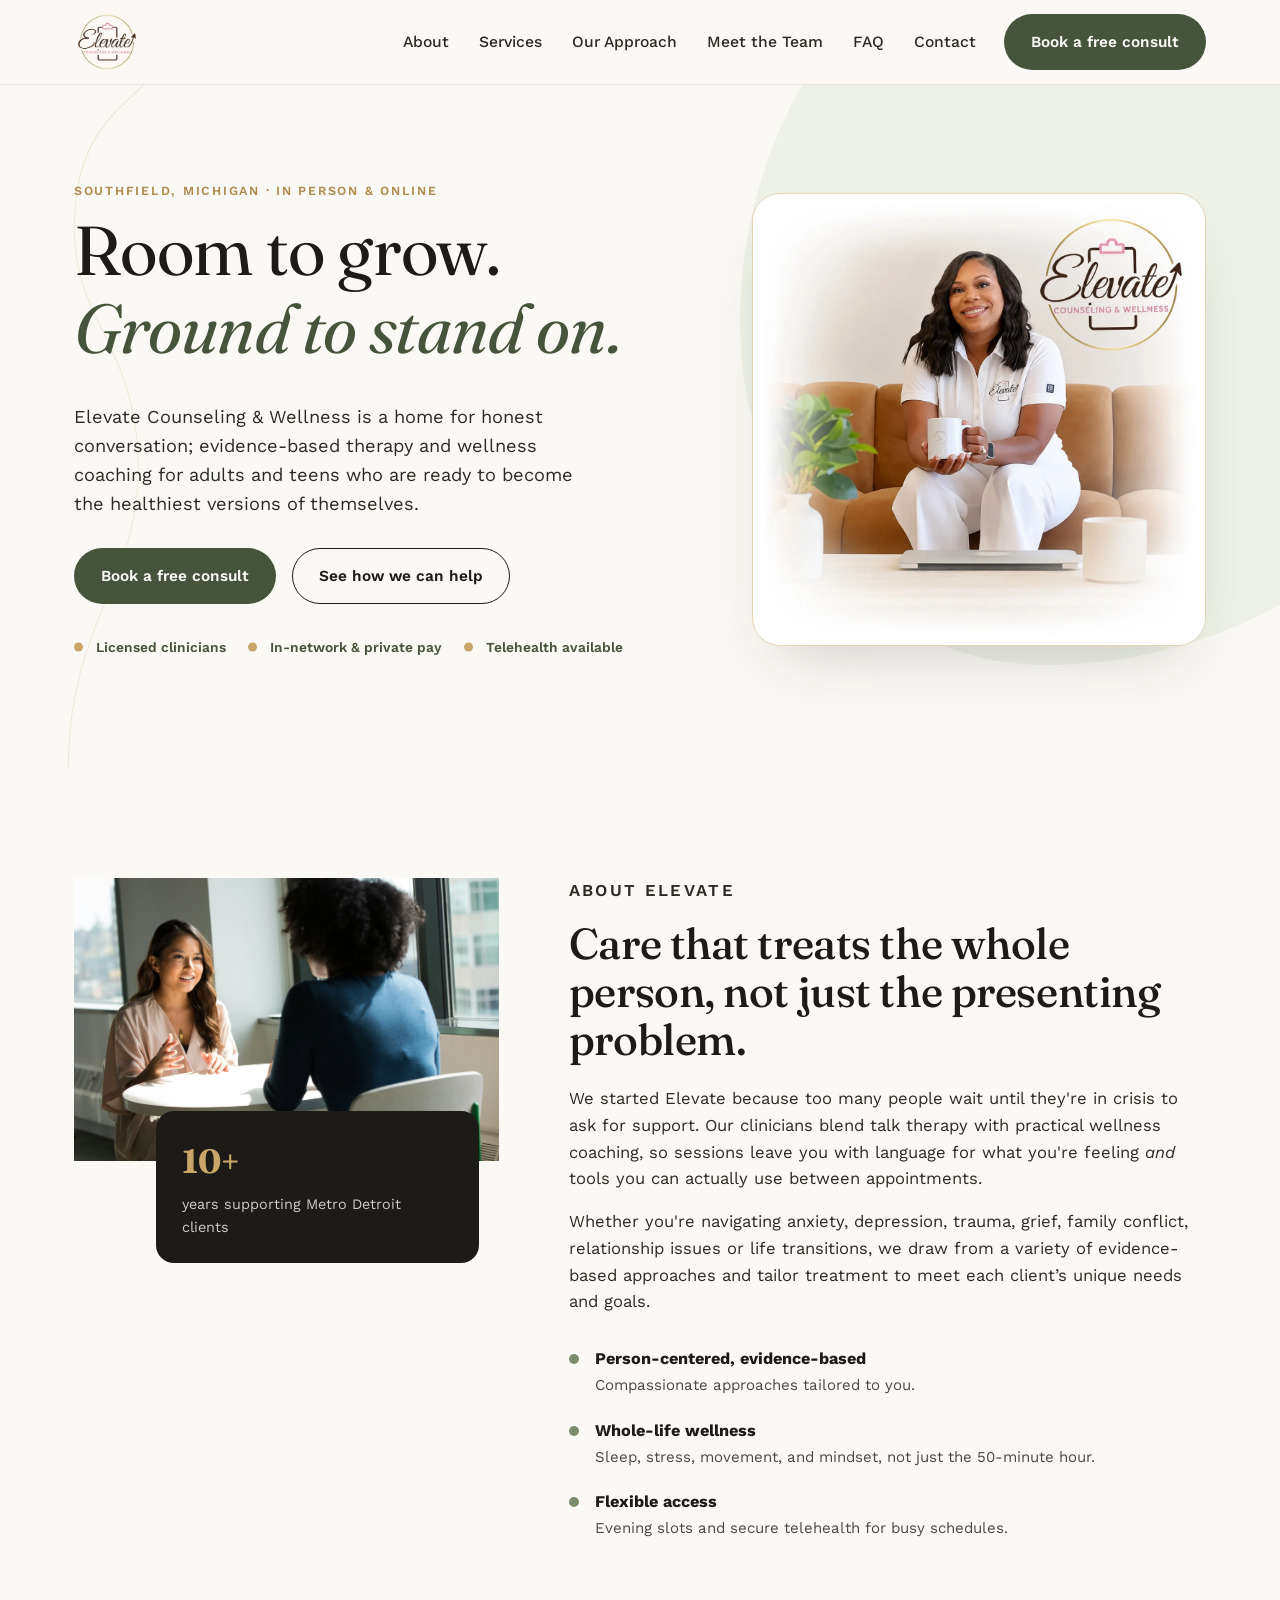
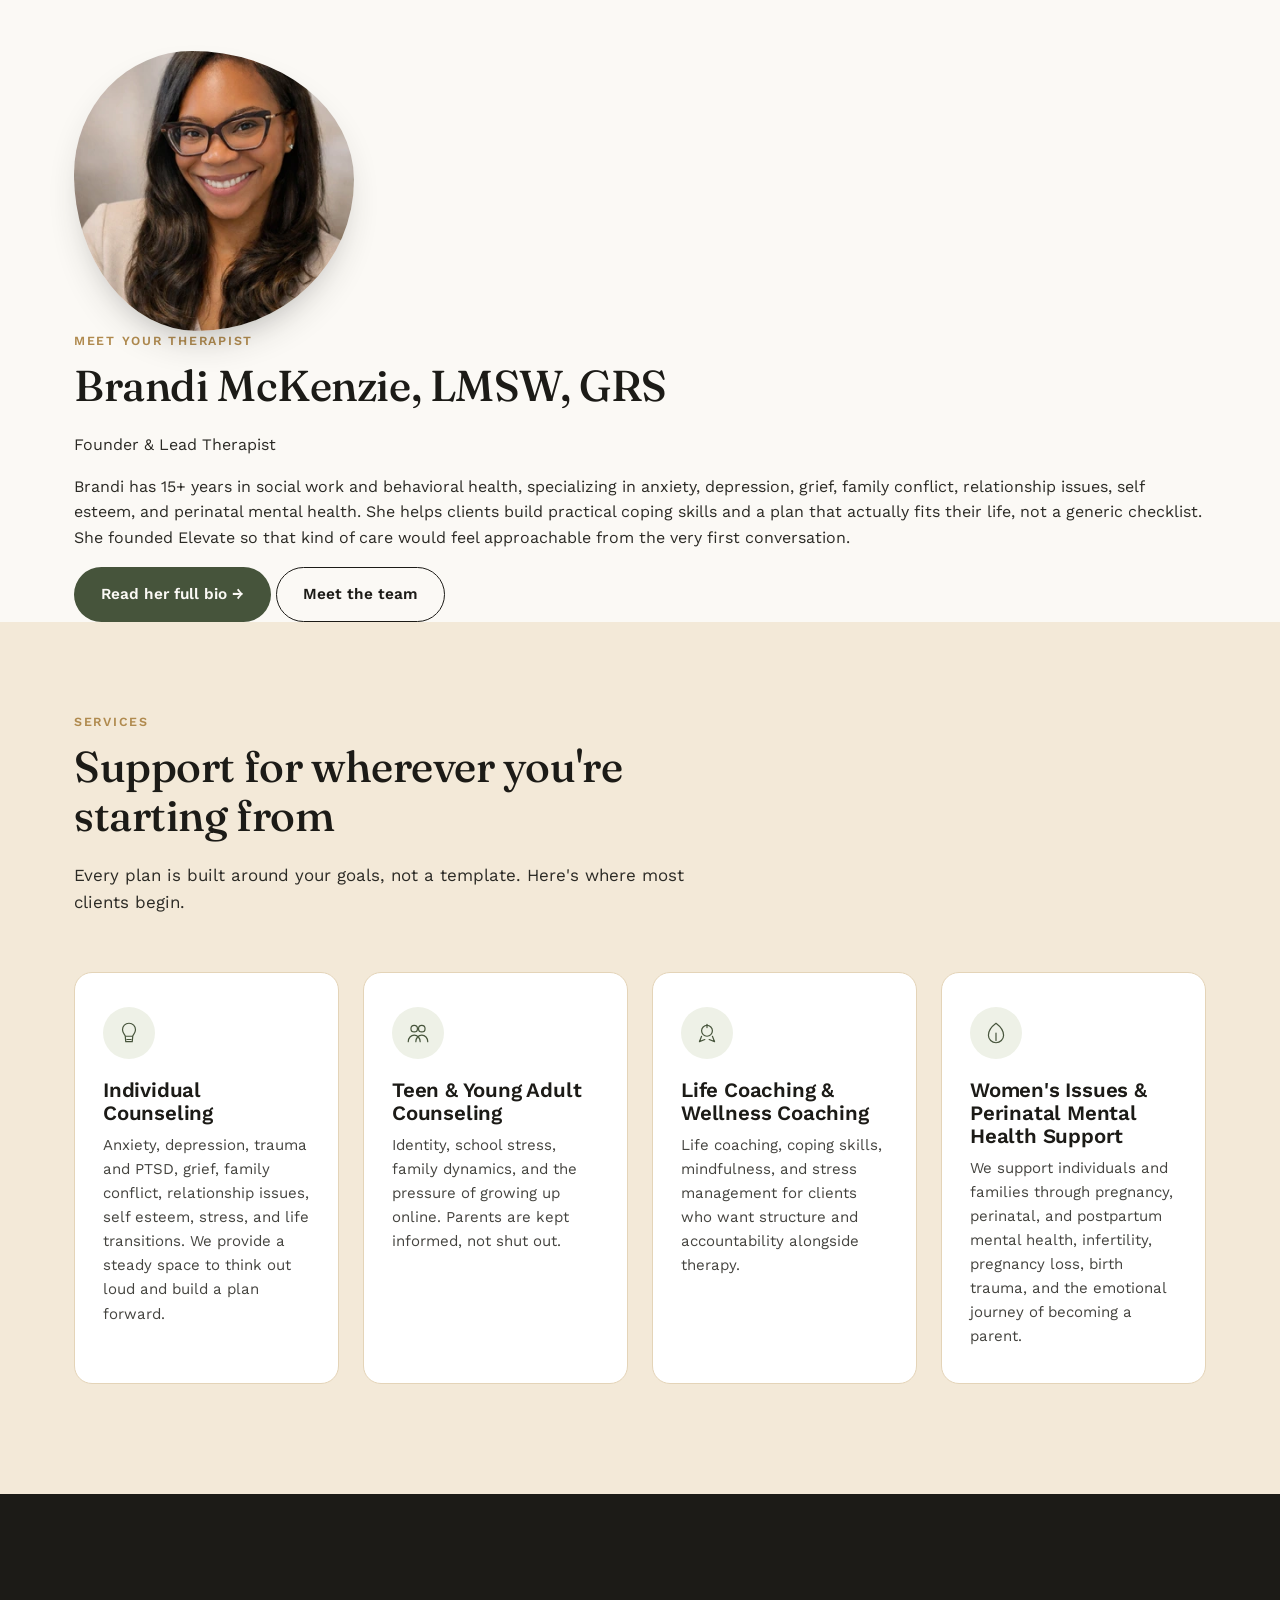
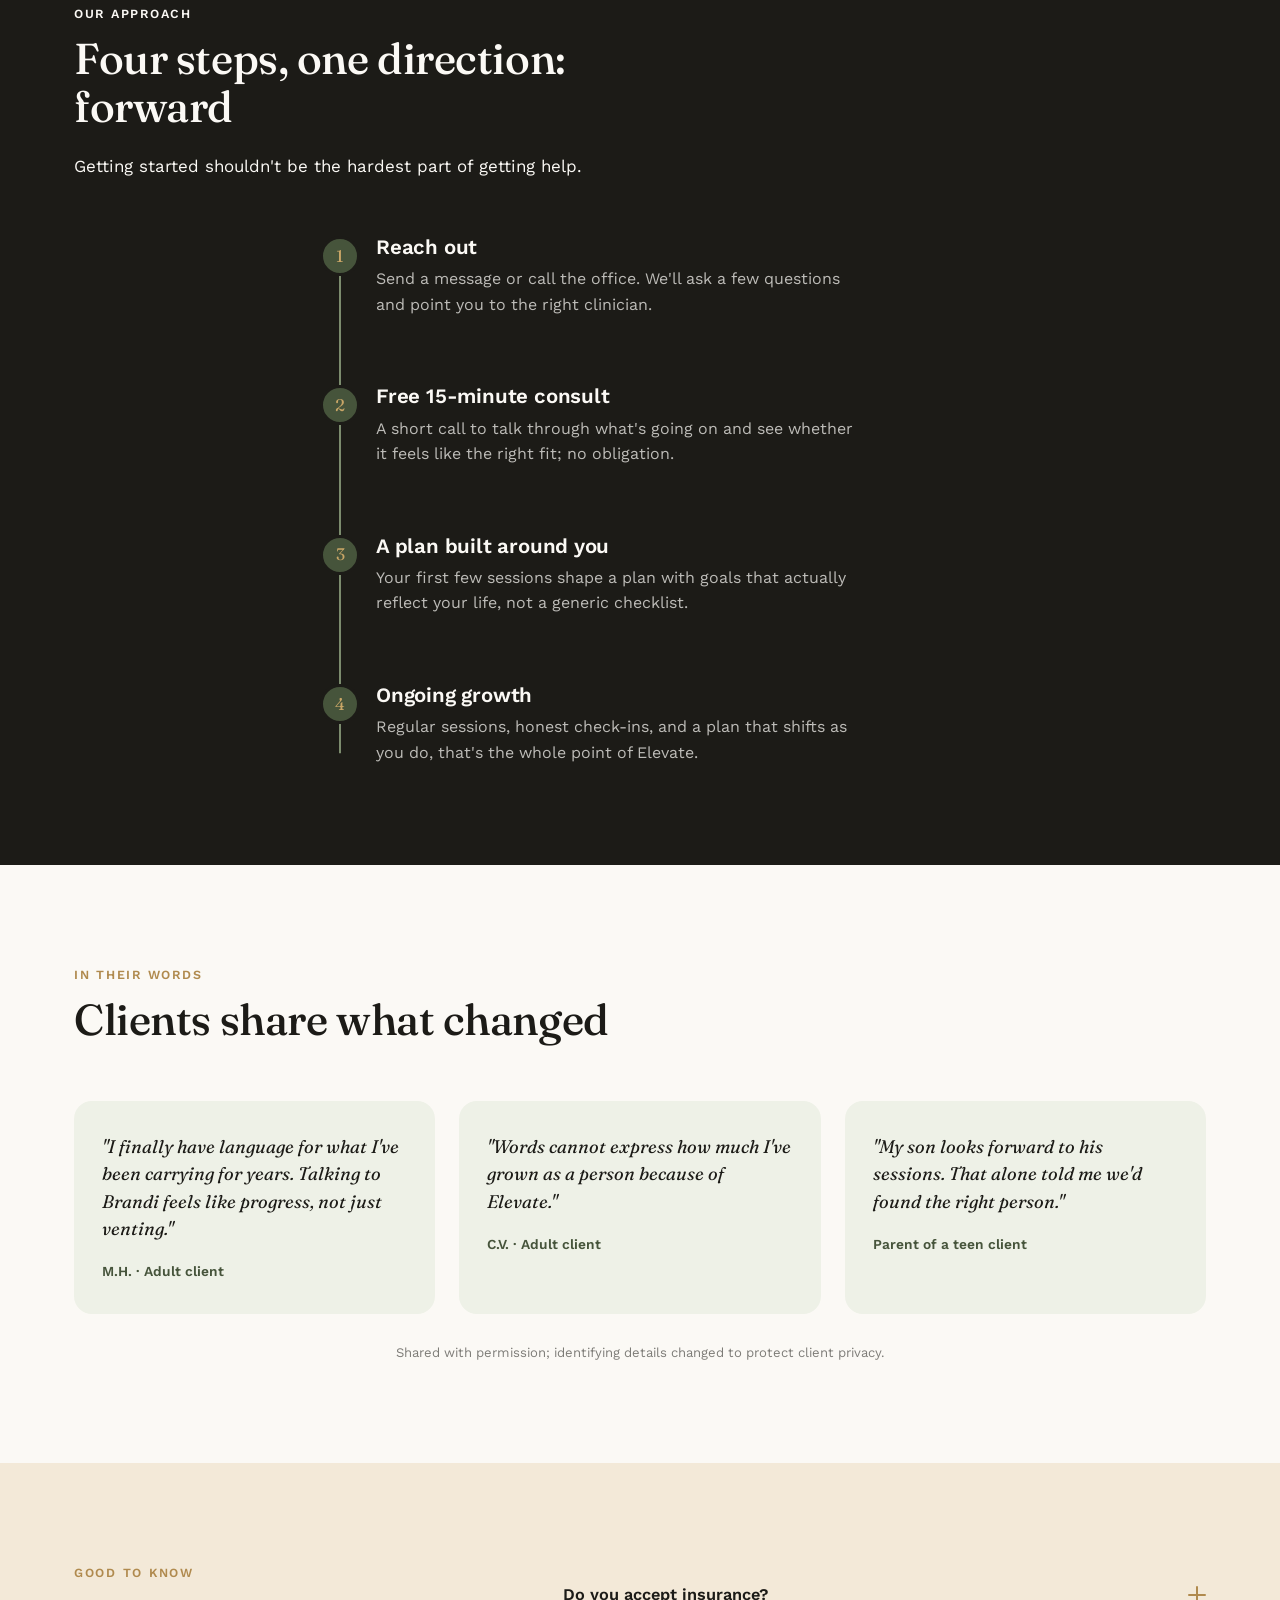
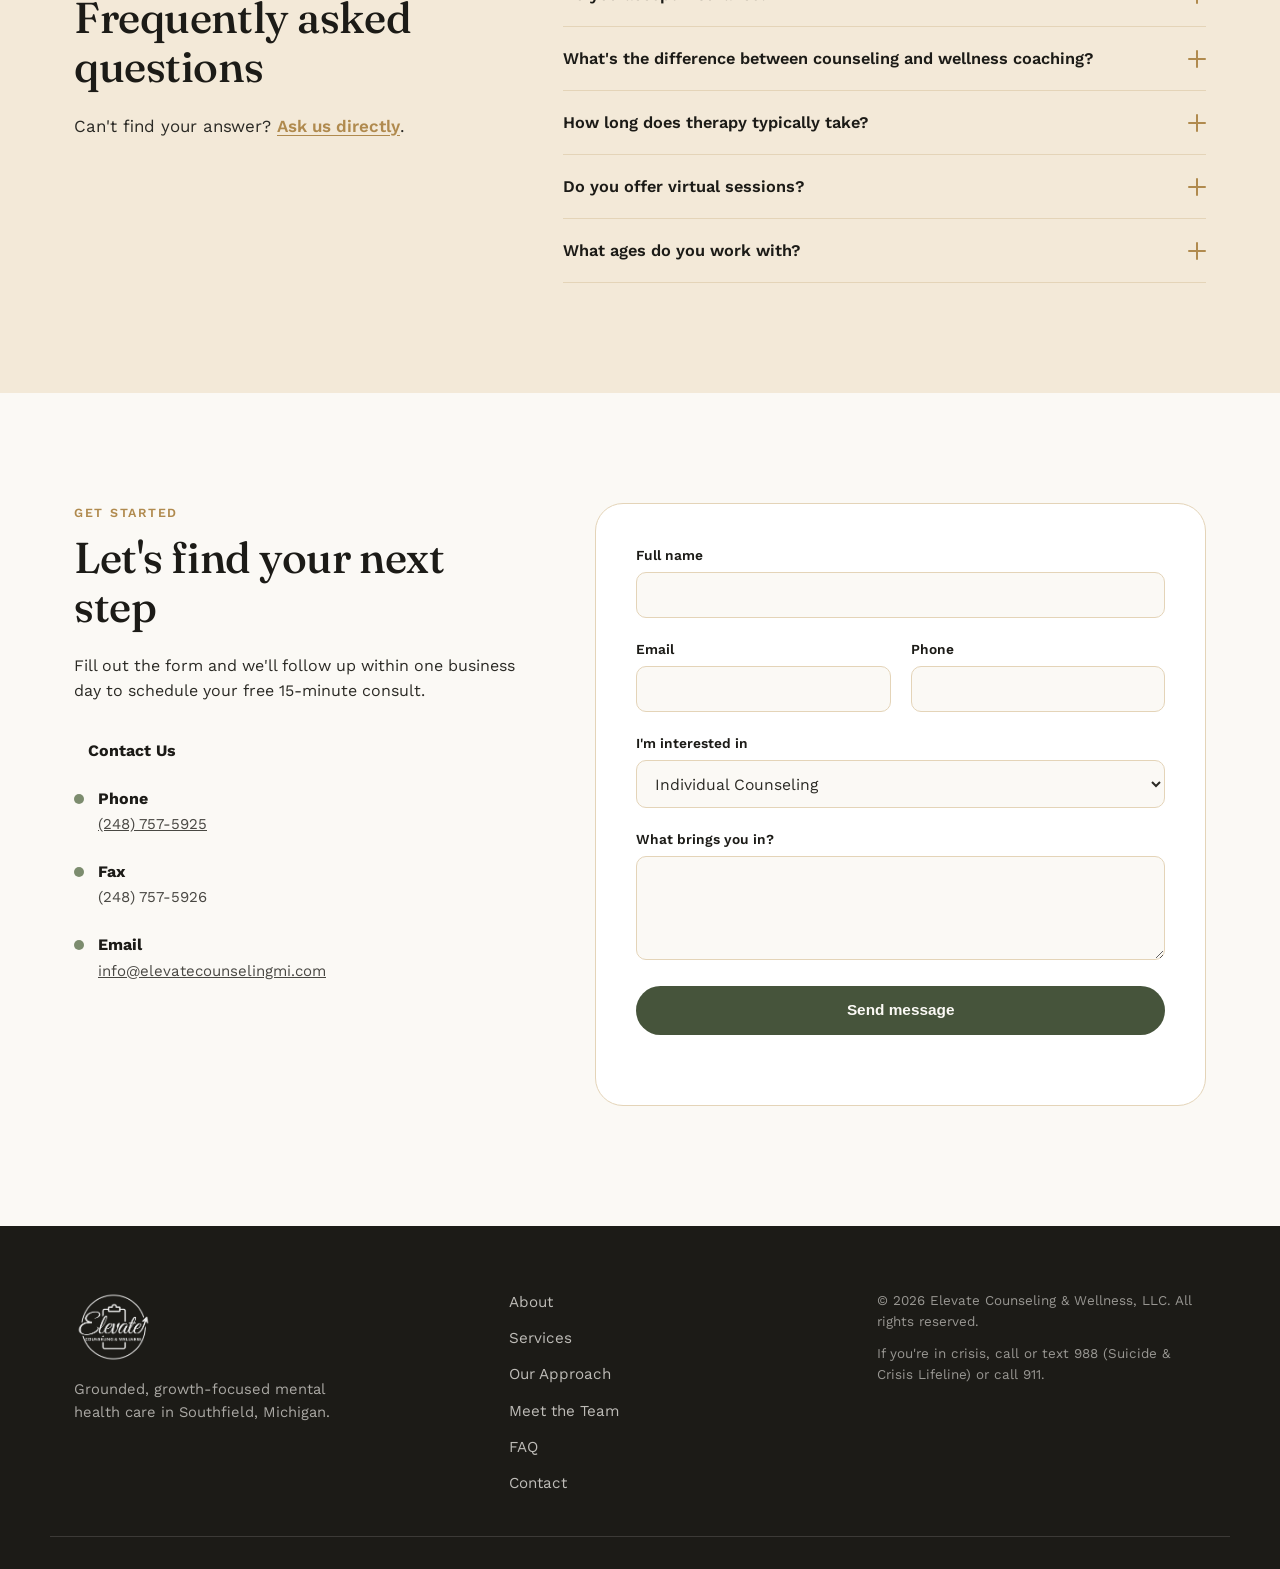
==== index.html @ bcde47f8 "Add files via upload" ====
<!DOCTYPE html>
<html lang="en">

<head>
  <meta charset="UTF-8">
  <meta name="viewport" content="width=device-width, initial-scale=1.0">
  <title>Brandi McKenzie, LMSW | Elevate Counseling & Wellness | Southfield, MI</title>
  <meta name="description"
    content="Brandi McKenzie, LMSW, founder of Elevate Counseling & Wellness, provides therapy in Southfield, MI for anxiety, depression, trauma, grief, and perinatal mental health. Schedule your free consultation today.">
  <meta name="robots" content="index, follow">
  <meta name="author" content="Brandi McKenzie, LMSW">
  <meta name="keywords"
    content="Brandi McKenzie, Brandi McKenzie LMSW, Brandi McKenzie therapist, Brandi McKenzie Southfield Michigan, Elevate Counseling and Wellness, therapy Michigan, counselor Michigan, perinatal therapist, postpartum anxiety, postpartum depression, mental health counseling, anxiety therapy, Anxiety, Codependency, Coping Skills, Depression, Family Conflict, Grief, Life Coaching, Life Transitions, Relationship Issues, Self Esteem, Stress, Trauma and PTSD, Women's Issues, Pregnancy, Prenatal, Perinatal, Postpartum">
  <link rel="canonical" href="https://www.elevatecounselingmi.com/">
  <link rel="icon" type="image/png" href="assets/favicon-32.png">
  <link rel="apple-touch-icon" href="assets/favicon-192.png">
  <!-- Open Graph -->
  <meta property="og:title" content="Brandi McKenzie, LMSW | Elevate Counseling & Wellness">
  <meta property="og:description"
    content="Brandi McKenzie, LMSW, founder of Elevate Counseling & Wellness, offers perinatal support, adult, and teen therapy plus wellness coaching in Southfield, Michigan, in-person and online.">
  <meta property="og:image" content="assets/brand_800.webp">
  <meta property="og:type" content="website">
  <meta property="og:url" content="https://www.elevatecounselingmi.com">

  
  <!-- JSON-LD -->

  <script type="application/ld+json">
{
  "@context":"https://schema.org",
  "@type":"LocalBusiness",
  "name":"Elevate Counseling & Wellness",
  "image":"https://www.elevatecounselingmi.com/assets/brand_800.webp",
  "url":"https://www.elevatecounselingmi.com",
  "telephone":"(248) 757-5925",
  "email":"info@elevatecounselingmi.com",
  "priceRange":"$$",
  "address":{
      "@type":"PostalAddress",
      "addressLocality":"Southfield",
      "addressRegion":"MI",
      "addressCountry":"US"
  },
  "areaServed":"Michigan",
  "sameAs":[
      "https://www.facebook.com/elevatecounselingmi",
      "https://www.instagram.com/elevate.wellness.co_"
  ],
  "founder":{
    "@type":"Person",
    "name":"Brandi McKenzie",
    "honorificSuffix":"LMSW",
    "jobTitle":"Founder & Therapist",
    "worksFor":{
      "@type":"LocalBusiness",
      "name":"Elevate Counseling & Wellness"
    },
    "url":"https://www.elevatecounselingmi.com/team/brandi-mckenzie.html",
    "knowsAbout":[
      "Anxiety","Codependency","Coping Skills","Depression","Family Conflict","Grief",
      "Life Coaching","Life Transitions","Relationship Issues","Self Esteem","Stress","Trauma and PTSD",
      "Women's Issues","Pregnancy","Prenatal","Perinatal","Postpartum"
    ]
  },
  "employee":{
    "@type":"Person",
    "name":"Brandi McKenzie",
    "honorificSuffix":"LMSW",
    "jobTitle":"Founder & Therapist"
  },
  "hasOfferCatalog": {
    "@type": "OfferCatalog",
    "name": "Therapy Services",
    "itemListElement": [

      {
        "@type": "Offer",
        "itemOffered": {
          "@type": "Service",
          "name": "Perinatal Mental Health Therapy",
          "description": "Counseling for pregnancy, prenatal, postpartum depression, postpartum anxiety, infertility, and pregnancy loss."
        }
      },

      {
        "@type": "Offer",
        "itemOffered": {
          "@type": "Service",
          "name": "Individual Therapy",
          "description": "Individual counseling for anxiety, depression, trauma and PTSD, grief, family conflict, relationship issues, self esteem, stress, and life transitions."
        }
      },

      {
        "@type": "Offer",
        "itemOffered": {
          "@type": "Service",
          "name": "Women's Mental Health",
          "description": "Support for women's issues, emotional wellness, motherhood, relationships, codependency, and personal growth."
        }
      },

      {
        "@type": "Offer",
        "itemOffered": {
          "@type": "Service",
          "name": "Telehealth Therapy",
          "description": "Secure virtual counseling and life coaching available throughout Michigan."
        }
      }
    ]
  }
}
</script>

  <script type="application/ld+json">
{
  "@context":"https://schema.org",
  "@type":"FAQPage",
  "mainEntity":[
    {
      "@type":"Question",
      "name":"Do you accept insurance?",
      "acceptedAnswer":{
        "@type":"Answer",
        "text":"Yes. We're in-network with several major Michigan insurers and offer private-pay rates with a superbill for out-of-network reimbursement."
      }
    },
    {
      "@type":"Question",
      "name":"What's the difference between counseling and wellness coaching?",
      "acceptedAnswer":{
        "@type":"Answer",
        "text":"Counseling is clinical care focused on diagnosing and treating mental health conditions. Wellness coaching is non-clinical and goal-focused: habits, mindset, and accountability."
      }
    },
    {
      "@type":"Question",
      "name":"How long does therapy typically take?",
      "acceptedAnswer":{
        "@type":"Answer",
        "text":"It depends entirely on your goals. Some clients come for a handful of focused sessions around a specific transition, while others stay for ongoing, longer-term support."
      }
    },
    {
      "@type":"Question",
      "name":"Do you offer virtual sessions?",
      "acceptedAnswer":{
        "@type":"Answer",
        "text":"Yes. All clinicians offer secure telehealth sessions in addition to in-person appointments at our Southfield, Michigan office."
      }
    },
    {
      "@type":"Question",
      "name":"What ages do you work with?",
      "acceptedAnswer":{
        "@type":"Answer",
        "text":"Our clinicians work with teens and adults."
      }
    }
  ]
}
</script>

  <meta name="twitter:card" content="summary_large_image">
  <meta name="twitter:title" content="Brandi McKenzie, LMSW | Elevate Counseling & Wellness">
  <meta name="twitter:description" content="Brandi McKenzie, LMSW, offers compassionate therapy for adults, families, and perinatal mental health in Southfield, Michigan.">
  <meta name="twitter:image" content="assets/brand_800.webp">

  <link rel="preconnect" href="https://fonts.googleapis.com">
  <link rel="preconnect" href="https://fonts.gstatic.com" crossorigin>
  <link
    href="https://fonts.googleapis.com/css2?family=Fraunces:ital,opsz,wght@0,9..144,300;0,9..144,400;0,9..144,500;0,9..144,600;1,9..144,400;1,9..144,500&family=Work+Sans:wght@400;500;600;700&display=swap"
    rel="stylesheet">
  <link rel="stylesheet" href="css/styles.css">
  <link rel="stylesheet" href="css/team.css">


<!-- Google tag (gtag.js) -->
<script async src="https://www.googletagmanager.com/gtag/js?id=G-04DS619NHG">
</script>
<script>
  window.dataLayer = window.dataLayer || [];
  function gtag(){dataLayer.push(arguments);}
  gtag('js', new Date());

  gtag('config', 'G-04DS619NHG');
</script>
  
</head>

<body>

  <a class="skip-link" href="#main">Skip to content</a>

  <header class="site-header" id="site-header">
    <div class="wrap header-inner">
      <a href="#top" class="brand" aria-label="Elevate Counseling & Wellness, home">
        <img src="assets/logo.png" alt="Elevate Counseling & Wellness" class="brand-mark">
      </a>

      <nav class="main-nav" id="main-nav" aria-label="Primary">
        <a href="#about">About</a>
        <a href="#services">Services</a>
        <a href="#approach">Our Approach</a>
        <a href="team/index.html">Meet the Team</a>
        <a href="#faq">FAQ</a>
        <a href="#contact">Contact</a>
      </nav>

      <a href="#contact" class="btn btn-primary header-cta">Book a free consult</a>

      <button class="nav-toggle" id="nav-toggle" aria-label="Open menu" aria-expanded="false"
        aria-controls="mobile-nav">
        <span></span><span></span><span></span>
      </button>
    </div>

    <div class="mobile-nav" id="mobile-nav">
      <a href="#about">About</a>
      <a href="#services">Services</a>
      <a href="#approach">Our Approach</a>
      <a href="team/index.html">Meet the Team</a>
      <a href="#faq">FAQ</a>
      <a href="#contact">Contact</a>
      <a href="#contact" class="btn btn-primary">Book a free consult</a>
    </div>
  </header>

  <main id="main">

    <section class="hero" id="top">
      <div class="hero-blob" aria-hidden="true"></div>
      <svg class="hero-line" viewBox="0 0 600 900" preserveAspectRatio="none" aria-hidden="true">
        <path id="hero-path"
          d="M 40 900 C 40 700, 220 650, 200 480 C 180 320, 20 300, 60 140 C 90 30, 220 20, 260 -40" />
      </svg>

      <div class="wrap hero-inner">
        <div class="hero-copy reveal">
          <p class="eyebrow">Southfield, Michigan &middot; in person & online</p>
          <h1>Room to grow.<br><em>Ground to stand on.</em></h1>
          <p class="hero-sub">Elevate Counseling & Wellness is a home for honest conversation; evidence-based
            therapy and wellness coaching for adults and teens who are ready to become the healthiest versions of
            themselves.</p>
          <div class="hero-actions">
            <a href="#contact" class="btn btn-primary">Book a free consult</a>
            <a href="#services" class="btn btn-ghost">See how we can help</a>
          </div>
          <ul class="hero-badges">
            <li>Licensed clinicians</li>
            <li>In-network & private pay</li>
            <li>Telehealth available</li>
          </ul>
        </div>

        <div class="hero-art reveal" aria-hidden="true">
          <div class="hero-art-card">
            <img src="assets/brand_1200.webp" alt="Therapist" class="hero-logo">
    </section>

    <section class="about" id="about">
      <div class="wrap about-grid">
        <div class="about-media reveal">
          <div class="media-frame">

            <span><img src="assets/unsplash.webp" alt="Elevate Counseling & Wellness" class="hero-logo"></span>

          </div>
          <div class="stat-card">
            <strong>10+</strong>
            <span>years supporting Metro Detroit clients</span>
          </div>
        </div>

        <div class="about-copy reveal">
          <p class="eyebrow">About Elevate</p>
          <h2>Care that treats the whole person, not just the presenting problem.</h2>
          <p>We started Elevate because too many people wait until they're in crisis to ask for support. Our clinicians
            blend talk therapy with practical wellness coaching, so sessions leave you with language for what you're
            feeling <em>and</em> tools you can actually use between appointments.</p>
          <p>Whether you're navigating anxiety, depression, trauma, grief, family conflict, relationship issues or life transitions, we draw from a variety of evidence-based approaches and tailor treatment to meet each
            client’s unique needs and goals.</p>
          <div class="about-list">
            <div class="about-list-item">
              <i class="marker" aria-hidden="true"></i>
              <div><strong>Person-centered, evidence-based</strong><span>Compassionate approaches tailored to
                  you.</span></div>
            </div>
            <div class="about-list-item">
              <i class="marker" aria-hidden="true"></i>
              <div><strong>Whole-life wellness</strong><span>Sleep, stress, movement, and mindset, not just the
                  50-minute hour.</span></div>
            </div>
            <div class="about-list-item">
              <i class="marker" aria-hidden="true"></i>
              <div><strong>Flexible access</strong><span>Evening slots and secure telehealth for busy schedules.</span>
              </div>
            </div>
          </div>
        </div>
      </div>
    </section>

    <section class="founder-section" id="meet-brandi">
      <div class="wrap founder-grid">
        <div class="founder-portrait reveal">
          <div class="portrait-ring">
            <img src="assets/team/brandi-mckenzie.webp"
              alt="Brandi McKenzie, LMSW, GRS, founder and therapist at Elevate Counseling & Wellness in Southfield, Michigan">
          </div>
        </div>
        <div class="founder-copy reveal">
          <p class="eyebrow">Meet your therapist</p>
          <h2>Brandi McKenzie, LMSW, GRS</h2>
          <p class="founder-title">Founder & Lead Therapist</p>
          <p class="bio-text">Brandi has 15+ years in social work and behavioral health, specializing in anxiety,
            depression, grief, family conflict, relationship issues, self esteem, and perinatal
            mental health. She helps clients build practical coping skills and a plan that actually fits their life,
            not a generic checklist. She founded Elevate so that kind of care would feel approachable from the very
            first conversation.</p>
          <div class="founder-actions">
            <a href="team/brandi-mckenzie.html" class="btn btn-primary">Read her full bio &rarr;</a>
            <a href="team/index.html" class="btn btn-ghost">Meet the team</a>
          </div>
        </div>
      </div>
    </section>
	
	
    <section class="services" id="services">
      <div class="wrap">
        <div class="section-head reveal">
          <p class="eyebrow">Services</p>
          <h2>Support for wherever you're starting from</h2>
          <p class="section-sub">Every plan is built around your goals, not a template. Here's where most clients begin.
          </p>
        </div>

        <div class="service-grid">
          <article class="service-card reveal">
            <div class="service-icon" aria-hidden="true">
              <svg viewBox="0 0 48 48">
                <path d="M24 6c-7 0-12 5-12 12 0 5 3 8 5 11l1 11h12l1-11c2-3 5-6 5-11 0-7-5-12-12-12z" />
                <path d="M18 30h12M20 36h8" />
              </svg>
            </div>
            <h3>Individual Counseling</h3>
            <p>Anxiety, depression, trauma and PTSD, grief, family conflict, relationship issues, self esteem, stress, and life transitions. We provide a steady space to think out loud and build a plan forward.</p>
          </article>

          <article class="service-card reveal">
            <div class="service-icon" aria-hidden="true">
              <svg viewBox="0 0 48 48">
                <circle cx="17" cy="16" r="6" />
                <circle cx="31" cy="16" r="6" />
                <path d="M6 40c0-7 5-12 11-12s11 5 11 12M20 40c0-7 5-12 11-12s11 5 11 12" />
              </svg>
            </div>
            <h3>Teen & Young Adult Counseling</h3>
            <p>Identity, school stress, family dynamics, and the pressure of growing up online. Parents are kept
              informed, not shut out.</p>
          </article>

          <article class="service-card reveal">
            <div class="service-icon" aria-hidden="true">
              <svg viewBox="0 0 48 48">
                <path d="M24 8v6M14 30l-4 10 10-4M34 30l4 10-10-4" />
                <circle cx="24" cy="20" r="10" />
              </svg>
            </div>
            <h3>Life Coaching & Wellness Coaching</h3>
            <p>Life coaching, coping skills, mindfulness, and stress management for clients who want structure and
              accountability alongside therapy.</p>
          </article>

          <article class="service-card reveal">
            <div class="service-icon" aria-hidden="true">
              <svg viewBox="0 0 48 48">
                <path d="M24 6c8 6 14 14 14 22a14 14 0 0 1-28 0c0-8 6-16 14-22z" />
                <path d="M24 24v14" />
              </svg>
            </div>
            <h3>Women's Issues & Perinatal Mental Health Support</h3>
            <p>We support individuals and families through pregnancy, perinatal, and postpartum mental
              health, infertility, pregnancy loss, birth trauma, and the emotional journey of becoming a parent.</p>
          </article>

        </div>
      </div>
    </section>

    <section class="approach" id="approach">
      <div class="wrap">
        <div class="section-head reveal light">
          <p class="eyebrow">Our approach</p>
          <h2>Four steps, one direction: forward</h2>
          <p class="section-sub">Getting started shouldn't be the hardest part of getting help.</p>
        </div>

        <div class="path" id="growth-path">
          <svg class="path-line" viewBox="0 0 40 900" preserveAspectRatio="none" aria-hidden="true">
            <path id="path-stem" d="M20 20 V880" />
          </svg>

          <div class="path-step reveal">
            <div class="path-node"><span>1</span></div>
            <div class="path-content">
              <h3>Reach out</h3>
              <p>Send a message or call the office. We'll ask a few questions and point you to the right clinician.</p>
            </div>
          </div>

          <div class="path-step reveal">
            <div class="path-node"><span>2</span></div>
            <div class="path-content">
              <h3>Free 15-minute consult</h3>
              <p>A short call to talk through what's going on and see whether it feels like the right fit; no
                obligation.</p>
            </div>
          </div>

          <div class="path-step reveal">
            <div class="path-node"><span>3</span></div>
            <div class="path-content">
              <h3>A plan built around you</h3>
              <p>Your first few sessions shape a plan with goals that actually reflect your life, not a generic
                checklist.</p>
            </div>
          </div>

          <div class="path-step reveal">
            <div class="path-node"><span>4</span></div>
            <div class="path-content">
              <h3>Ongoing growth</h3>
              <p>Regular sessions, honest check-ins, and a plan that shifts as you do, that's the whole point of
                Elevate.</p>
            </div>
          </div>
        </div>
      </div>
    </section>

    <section class="testimonials" id="testimonials">
      <div class="wrap">
        <div class="section-head reveal">
          <p class="eyebrow">In their words</p>
          <h2>Clients share what changed</h2>
        </div>

        <div class="quote-grid">
          <figure class="quote-card reveal">
            <blockquote>"I finally have language for what I've been carrying for years. Talking to Brandi feels like
              progress, not just venting."</blockquote>
            <figcaption>M.H. &middot; Adult client</figcaption>
          </figure>
          <figure class="quote-card reveal">
            <blockquote>"Words cannot express how much I've grown as a person because of Elevate."</blockquote>
            <figcaption>C.V. &middot; Adult client</figcaption>
          </figure>
          <figure class="quote-card reveal">
            <blockquote>"My son looks forward to his sessions. That alone told me we'd found the right person."
            </blockquote>
            <figcaption>Parent of a teen client</figcaption>
          </figure>
        </div>
        <p class="quote-disclaimer">Shared with permission; identifying details changed to protect client privacy.</p>
      </div>
    </section>

    <section class="faq" id="faq">
      <div class="wrap faq-grid">
        <div class="section-head reveal">
          <p class="eyebrow">Good to know</p>
          <h2>Frequently asked questions</h2>
          <p class="section-sub">Can't find your answer? <a href="#contact">Ask us directly</a>.</p>
        </div>

        <div class="accordion reveal">
          <div class="accordion-item">
            <button class="accordion-trigger" aria-expanded="false">
              <span>Do you accept insurance?</span>
              <i class="acc-icon" aria-hidden="true"></i>
            </button>
            <div class="accordion-panel">
              <p>Yes. We're in-network with several major Michigan insurers and offer private-pay rates with a superbill for
                out-of-network reimbursement. Bring your card to your consult and we'll check your benefits before your
                first session.</p>
            </div>
          </div>
          <div class="accordion-item">
            <button class="accordion-trigger" aria-expanded="false">
              <span>What's the difference between counseling and wellness coaching?</span>
              <i class="acc-icon" aria-hidden="true"></i>
            </button>
            <div class="accordion-panel">
              <p>Counseling is clinical care focused on diagnosing and treating mental health conditions. Wellness
                coaching is non-clinical and goal-focused: habits, mindset, and accountability. Many clients use both
                together.</p>
            </div>
          </div>
          <div class="accordion-item">
            <button class="accordion-trigger" aria-expanded="false">
              <span>How long does therapy typically take?</span>
              <i class="acc-icon" aria-hidden="true"></i>
            </button>
            <div class="accordion-panel">
              <p>It depends entirely on your goals. Some clients come for a handful of focused sessions around a
                specific transition; others stay for ongoing, longer-term support. We revisit your plan regularly so it
                never runs on autopilot.</p>
            </div>
          </div>
          <div class="accordion-item">
            <button class="accordion-trigger" aria-expanded="false">
              <span>Do you offer virtual sessions?</span>
              <i class="acc-icon" aria-hidden="true"></i>
            </button>
            <div class="accordion-panel">
              <p>Yes. All clinicians offer secure telehealth sessions in addition to in-person appointments at our
                Southfield, Michigan office, and most clients mix the two based on their week.</p>
            </div>
          </div>
          <div class="accordion-item">
            <button class="accordion-trigger" aria-expanded="false">
              <span>What ages do you work with?</span>
              <i class="acc-icon" aria-hidden="true"></i>
            </button>
            <div class="accordion-panel">
              <p>Our clinicians work with teens and adults. Let us know your situation during your consult and we'll
                match you with the right fit.</p>
            </div>
          </div>
        </div>
      </div>
    </section>

    <section class="contact" id="contact">
      <div class="wrap contact-grid">
        <div class="contact-copy reveal">
          <p class="eyebrow">Get started</p>
          <h2>Let's find your next step</h2>
          <p>Fill out the form and we'll follow up within one business day to schedule your free 15-minute consult.</p>

          <div class="contact-details">
            <div><i class="heading" aria-hidden="true"></i>
              <div><strong>Contact Us</strong><span></span></div>
            </div>
            <div><i class="marker" aria-hidden="true"></i>
              <div><strong>Phone</strong><a href="tel:+12487575925"><span>(248) 757-5925</span></a></div>
            </div>
            <div><i class="marker" aria-hidden="true"></i>
              <div><strong>Fax</strong><span>(248) 757-5926 </span></div>
            </div>
            <div><i class="marker" aria-hidden="true"></i>
              <div><strong>Email</strong><a href="mailto:info@elevatecounselingmi.com"><span>info@elevatecounselingmi.com</span></a></div>
            </div>
			<!--
            <div><i class="marker" aria-hidden="true"></i>
              <div><strong>Hours</strong><span>Mon&ndash;Thu 9am&ndash;5pm<br>Fri 9am&ndash;3pm</span></div>
			
            </div>
			  -->
          </div>
        </div>
		

        <form class="contact-form reveal" id="contact-form" action="https://formspree.io/f/xqerppeg" method="POST">
          <div class="form-row">
            <label for="name">Full name</label>
            <input type="text" id="name" name="name" required autocomplete="name">
          </div>
          <div class="form-row two-col">
            <div>
              <label for="email">Email</label>
              <input type="email" id="email" name="email" required autocomplete="email">
            </div>
            <div>
              <label for="phone">Phone</label>
              <input type="tel" id="phone" name="phone" autocomplete="tel">
            </div>
          </div>
          <div class="form-row">
            <label for="service">I'm interested in</label>
            <select id="service" name="service">
              <option>Individual Counseling</option>
              <option>Teen & Young Adult Counseling</option>
              <option>Wellness Coaching</option>
              <option>Perinatal Mental Health Support</option>
              <option>Not sure yet</option>
            </select>
          </div>
          <div class="form-row">
            <label for="message">What brings you in?</label>
            <textarea id="message" name="message" rows="4"></textarea>
          </div>
          <button type="submit" class="btn btn-primary form-submit">Send message</button>
	<p class="form-note" id="form-note" role="status" aria-live="polite"></p>
        </form>
      </div>
    </section>

  </main>

  <footer class="site-footer">
    <div class="wrap footer-inner">
      <div class="footer-brand">
        <img src="assets/logo.png" alt="Elevate Counseling & Wellness" class="footer-logo">
        <p>Grounded, growth-focused mental health care in Southfield, Michigan.</p>
      </div>
      <nav class="footer-nav" aria-label="Footer">
        <a href="#about">About</a>
        <a href="#services">Services</a>
        <a href="#approach">Our Approach</a>
        <a href="team/index.html">Meet the Team</a>
        <a href="#faq">FAQ</a>
        <a href="#contact">Contact</a>
      </nav>
      <div class="footer-legal">
        <p>&copy; <span id="year"></span> Elevate Counseling & Wellness, LLC. All rights reserved.</p>
        <p>If you're in crisis, call or text 988 (Suicide & Crisis Lifeline) or call 911.</p>
      </div>
    </div>
  </footer>

  <script src="js/script.js"></script>
</body>

</html>
---- css/styles.css ----
/* ============================================================
   Elevate Counseling & Wellness — design tokens
   ============================================================ */
:root{
  --sage:        #7C8C6E;
  --sage-dark:   #46543B;
  --sage-deep:   #333F2A;
  --sage-pale:   #EEF1E7;
  --oak:         #C9AD82;
  --oak-pale:    #F3E9D8;
  --oak-line:    #E4D4B8;
  --gold:        #B08A4E;
  --gold-soft:   #C9A667;
  --black:       #1C1B17;
  --ink:         #2B2A25;
  --cream:       #FBF9F5;
  --white:       #FFFFFF;

  --font-display: "Fraunces", "Iowan Old Style", serif;
  --font-body: "Work Sans", "Segoe UI", sans-serif;

  --container: 1180px;
  --radius-sm: 10px;
  --radius-md: 18px;
  --radius-lg: 28px;

  --ease: cubic-bezier(.22,.8,.32,1);
}

*,*::before,*::after{ box-sizing: border-box; }
html{ scroll-behavior: smooth; }
@media (prefers-reduced-motion: reduce){
  html{ scroll-behavior: auto; }
  *,*::before,*::after{ animation-duration: 0.01ms !important; animation-iteration-count: 1 !important; transition-duration: 0.01ms !important; scroll-behavior: auto !important; }
}

body{
  margin:0;
  font-family: var(--font-body);
  color: var(--ink);
  background: var(--cream);
  -webkit-font-smoothing: antialiased;
  line-height: 1.6;
}

h1,h2,h3{
  font-family: var(--font-display);
  color: var(--black);
  line-height: 1.12;
  margin: 0 0 .5em;
  font-weight: 500;
  letter-spacing: -0.01em;
}
h1{ font-size: clamp(2.6rem, 5.4vw, 4.4rem); font-weight: 400; }
h1 em{ font-style: italic; color: var(--sage-dark); font-weight: 400; }
h2{ font-size: clamp(1.9rem, 3.4vw, 2.7rem); }
h3{ font-size: 1.28rem; font-weight: 600; font-family: var(--font-body); }

p{ margin: 0 0 1em; }
a{ color: inherit; }
img{ max-width: 100%; display:block; }

.wrap{ max-width: var(--container); margin: 0 auto; padding: 0 24px; }

.eyebrow{
  font-family: var(--font-body);
  text-transform: uppercase;
  letter-spacing: .14em;
  font-size: .78rem;
  font-weight: 600;
  color: var(--gold);
  margin: 0 0 .9em;
}

.skip-link{
  position:absolute; left:-999px; top:0; background:var(--black); color:var(--white);
  padding:.8em 1.2em; z-index:200; border-radius: 0 0 8px 0;
}
.skip-link:focus{ left:0; }

:focus-visible{
  outline: 2px solid var(--gold);
  outline-offset: 3px;
}

/* ============================================================
   Buttons
   ============================================================ */
.btn{
  display:inline-flex; align-items:center; justify-content:center;
  padding: .95em 1.7em;
  border-radius: 999px;
  font-weight: 600;
  font-size: .96rem;
  text-decoration:none;
  border: 1.5px solid transparent;
  transition: transform .25s var(--ease), background-color .25s var(--ease), color .25s var(--ease), border-color .25s var(--ease);
  cursor:pointer;
  white-space: nowrap;
}
.btn-primary{
  background: var(--sage-dark);
  color: var(--cream);
}
.btn-primary:hover{ background: var(--black); transform: translateY(-2px); }
.btn-ghost{
  background: transparent;
  border-color: var(--black);
  color: var(--black);
}
.btn-ghost:hover{ background: var(--black); color: var(--cream); transform: translateY(-2px); }

/* ============================================================
   Header
   ============================================================ */
.site-header{
  position: sticky; top:0; z-index:100;
  background: rgba(251,249,245,.86);
  backdrop-filter: blur(10px);
  border-bottom: 1px solid rgba(28,27,23,.08);
  transition: box-shadow .3s var(--ease);
}
.header-inner{
  display:flex; align-items:center; gap: 28px;
  height: 84px;
}
.brand{ display:flex; align-items:center; height: 100%; flex-shrink:0; }
.brand-mark{ height: 62px; width:auto; }

.main-nav{ display:flex; gap: 30px; margin-left: auto; }
.main-nav a{
  text-decoration:none; font-weight:500; font-size:.98rem; color: var(--ink);
  position:relative; padding: 4px 0;
}
.main-nav a::after{
  content:""; position:absolute; left:0; right:100%; bottom:0; height:2px;
  background: var(--gold); transition: right .25s var(--ease);
}
.main-nav a:hover::after{ right:0; }

.header-cta{ flex-shrink:0; }

.nav-toggle{
  display:none; flex-direction:column; justify-content:center; gap:5px;
  width: 42px; height:42px; background:none; border:none; cursor:pointer;
  margin-left:auto;
}
.nav-toggle span{ display:block; width:100%; height:2px; background:var(--black); transition: transform .3s var(--ease), opacity .3s var(--ease); }
.nav-toggle.open span:nth-child(1){ transform: translateY(7px) rotate(45deg); }
.nav-toggle.open span:nth-child(2){ opacity:0; }
.nav-toggle.open span:nth-child(3){ transform: translateY(-7px) rotate(-45deg); }

.mobile-nav{
  display:none; flex-direction:column; gap: 2px;
  background: var(--cream);
  border-bottom: 1px solid rgba(28,27,23,.08);
  max-height:0; overflow:hidden; transition: max-height .35s var(--ease);
}
.mobile-nav.open{ max-height: 450px; }
.mobile-nav a{
  padding: 16px 24px; text-decoration:none; color: var(--ink); font-weight:500;
  border-top: 1px solid rgba(28,27,23,.06);
}
.mobile-nav .btn{ margin: 14px 24px 20px; }

@media (max-width: 900px){
  .main-nav, .header-cta{ display:none; }
  .nav-toggle{ display:flex; }
  .mobile-nav{ display:flex; }
  .brand-mark{ height:52px; }
  .header-inner{ height:72px; }
}

/* ============================================================
   Reveal-on-scroll
   ============================================================ */
.reveal{
  opacity:0; transform: translateY(22px);
  transition: opacity .8s var(--ease), transform .8s var(--ease);
}
.reveal.in-view{ opacity:1; transform:none; }

/* ============================================================
   Hero
   ============================================================ */
.hero{
  position:relative; overflow:hidden;
  padding: 96px 0 110px;
}
.hero-blob{
  position:absolute; top:-180px; right:-220px; width:760px; height:760px;
  background: var(--sage-pale);
  border-radius: 46% 54% 60% 40% / 55% 45% 55% 45%;
  z-index:0;
}
.hero-line{
  position:absolute; left: 4%; top:0; width: 260px; height:100%;
  overflow:visible; z-index:0; opacity:.5;
}
.hero-line path{
  fill:none; stroke: var(--oak-line); stroke-width:2;
}
.hero-inner{
  position:relative; z-index:1;
  display:grid; grid-template-columns: 1.15fr .85fr; gap: 64px; align-items:center;
}
.hero-sub{ font-size: 1.14rem; color: var(--ink); max-width: 46ch; }
.hero-actions{ display:flex; gap:16px; flex-wrap:wrap; margin: 30px 0 32px; }
.hero-badges{
  list-style:none; margin:0; padding:0; display:flex; gap: 22px; flex-wrap:wrap;
}
.hero-badges li{
  font-size:.86rem; font-weight:600; color: var(--sage-dark);
  padding-left: 22px; position:relative;
}
.hero-badges li::before{
  content:""; position:absolute; left:0; top:50%; transform:translateY(-50%);
  width:9px; height:9px; border-radius:50%; background: var(--gold-soft);
}

.hero-art{ display:flex; justify-content:center; }
.hero-art-card{
  background: var(--white);
  border: 1px solid var(--oak-line);
  border-radius: var(--radius-lg);
  padding: 10px;
  box-shadow: 0 30px 60px -30px rgba(43,42,37,.25);
  width: 140%; max-width: none;
}
.hero-logo{ width:100%; height:auto; }

@media (max-width: 900px){
  .hero{ padding: 56px 0 72px; }
  .hero-inner{ grid-template-columns: 1fr; gap: 44px; }
  .hero-art{ order:-1; max-width:280px; margin:0 auto; }
  .hero-blob{ width:520px; height:520px; top:-140px; right:-160px; }
}

/* ============================================================
   About
   ============================================================ */
.about{ padding: 110px 0; }
.about-grid{
  display:grid; grid-template-columns: .8fr 1.2fr; gap: 70px; align-items:start;
}
.media-frame{ position:relative; }
.media-placeholder{
  aspect-ratio: 4/5;
  background: linear-gradient(160deg, var(--oak-pale), var(--sage-pale));
  border-radius: var(--radius-lg);
  display:flex; align-items:center; justify-content:center;
  color: var(--sage-dark); font-weight:600; letter-spacing:.04em;
  border: 1px solid var(--oak-line);
}
.stat-card{
  position:relative; margin: -50px 20px 0 auto; width: 76%;
  background: var(--black); color: var(--cream);
  border-radius: var(--radius-md);
  padding: 24px 26px;
  display:flex; flex-direction:column; gap:4px;
}
.stat-card strong{ font-family: var(--font-display); font-size:2.1rem; color: var(--gold-soft); }
.stat-card span{ font-size:.9rem; color: rgba(251,249,245,.8); }

.about-copy p{ color: var(--ink); font-size: 1.04rem; }
.about-list{ display:flex; flex-direction:column; gap: 20px; margin-top: 30px; }
.about-list-item{ display:flex; gap: 16px; align-items:flex-start; }
.marker{
  width:10px; height:10px; border-radius:50%; background: var(--sage);
  margin-top: 8px; flex-shrink:0;
}
.about-list-item strong{ display:block; font-size:1.02rem; color: var(--black); }
.about-list-item span{ font-size:.94rem; color: var(--ink); opacity:.85; }

@media (max-width: 860px){
  .about-grid{ grid-template-columns: 1fr; gap:40px; }
  .stat-card{ width: 90%; margin: -40px auto 0; }
}

/* ============================================================
   Services
   ============================================================ */
.services{ padding: 90px 0 110px; background: var(--oak-pale); }
.section-head{ max-width: 640px; margin: 0 0 56px; }
.section-head.light h2, .section-head.light p{ color: var(--cream); }
.section-sub{ font-size: 1.06rem; color: var(--ink); }
.section-head a{ color: var(--gold); font-weight:600; text-decoration:underline; text-underline-offset:3px; }

.service-grid{
  display:grid; grid-template-columns: repeat(4,1fr); gap: 24px;
}
.service-card{
  background: var(--white);
  border-radius: var(--radius-md);
  padding: 34px 28px;
  border: 1px solid var(--oak-line);
  transition: transform .3s var(--ease), box-shadow .3s var(--ease);
}
.service-card:hover{ transform: translateY(-6px); box-shadow: 0 24px 40px -28px rgba(43,42,37,.3); }
.service-icon{
  width:52px; height:52px; border-radius: 50%;
  background: var(--sage-pale);
  display:flex; align-items:center; justify-content:center;
  margin-bottom: 20px;
}
.service-icon svg{ width:26px; height:26px; fill:none; stroke: var(--sage-dark); stroke-width:2.2; stroke-linecap:round; stroke-linejoin:round; }
.service-card h3{ margin-bottom:.4em; }
.service-card p{ font-size:.94rem; color: var(--ink); opacity:.88; margin:0; }

@media (max-width: 980px){
  .service-grid{ grid-template-columns: repeat(2,1fr); }
}
@media (max-width: 560px){
  .service-grid{ grid-template-columns: 1fr; }
}

/* ============================================================
   Approach / growth path (signature element)
   ============================================================ */
.approach{ padding: 110px 0 100px; background: var(--black); position:relative; }
.path{ position:relative; max-width: 640px; margin: 0 auto; padding-left: 56px; }
.path-line{ position:absolute; left:0; top:0; width:40px; height:100%; }
.path-line path{
  fill:none; stroke: var(--sage); stroke-width:2;
  stroke-dasharray: 1000; stroke-dashoffset: 1000;
  transition: stroke-dashoffset 1.4s var(--ease);
}
.path-line.drawn path{ stroke-dashoffset: 0; }

.path-step{ position:relative; padding-bottom: 68px; }
.path-step:last-child{ padding-bottom:0; }
.path-node{
  position:absolute; left: -56px; top:0; width:40px; height:40px;
  border-radius:50%; background: var(--sage-dark); border: 3px solid var(--black);
  display:flex; align-items:center; justify-content:center; z-index:1;
}
.path-node span{ font-family: var(--font-display); color: var(--gold-soft); font-size:1.05rem; }
.path-content h3{ color: var(--cream); margin-bottom:.35em; }
.path-content p{ color: rgba(251,249,245,.72); margin:0; max-width: 48ch; }

@media (max-width: 640px){
  .path{ padding-left: 46px; }
  .path-node{ left:-46px; width:34px; height:34px; }
}

/* ============================================================
   Testimonials
   ============================================================ */
.testimonials{ padding: 100px 0; }
.quote-grid{ display:grid; grid-template-columns: repeat(3,1fr); gap: 24px; }
.quote-card{
  background: var(--sage-pale);
  border-radius: var(--radius-md);
  padding: 32px 28px;
  margin:0;
}
.quote-card blockquote{
  margin: 0 0 18px; font-family: var(--font-display); font-style:italic;
  font-size: 1.14rem; color: var(--black); line-height:1.5;
}
.quote-card figcaption{ font-size:.86rem; font-weight:600; color: var(--sage-dark); }
.quote-disclaimer{ font-size:.82rem; color: var(--ink); opacity:.6; margin: 28px 0 0; text-align:center; }

@media (max-width: 900px){
  .quote-grid{ grid-template-columns: 1fr; }
}

/* ============================================================
   FAQ
   ============================================================ */
.faq{ padding: 100px 0 110px; background: var(--oak-pale); }
.faq-grid{ display:grid; grid-template-columns: .8fr 1.2fr; gap: 60px; align-items:start; }

.accordion-item{ border-bottom: 1px solid var(--oak-line); }
.accordion-trigger{
  width:100%; background:none; border:none; cursor:pointer;
  display:flex; align-items:center; justify-content:space-between; gap: 16px;
  padding: 22px 0; text-align:left;
  font-family: var(--font-body); font-weight:600; font-size:1.02rem; color: var(--black);
}
.acc-icon{
  position:relative; width:18px; height:18px; flex-shrink:0;
}
.acc-icon::before, .acc-icon::after{
  content:""; position:absolute; background: var(--gold); border-radius:2px;
}
.acc-icon::before{ left:0; top:8px; width:18px; height:2px; }
.acc-icon::after{ left:8px; top:0; width:2px; height:18px; transition: transform .3s var(--ease); }
.accordion-trigger[aria-expanded="true"] .acc-icon::after{ transform: rotate(90deg); }

.accordion-panel{
  max-height:0; overflow:hidden; transition: max-height .35s var(--ease);
}
.accordion-panel p{ padding: 0 0 22px; color: var(--ink); max-width: 62ch; margin:0; }

@media (max-width: 900px){
  .faq-grid{ grid-template-columns: 1fr; gap: 30px; }
}

/* ============================================================
   Contact
   ============================================================ */
.contact{ padding: 110px 0 120px; }
.contact-grid{ display:grid; grid-template-columns: .85fr 1.15fr; gap: 70px; }
.contact-details{ margin-top: 34px; display:flex; flex-direction:column; gap: 22px; }
.contact-details > div{ display:flex; gap:14px; align-items:flex-start; }
.contact-details strong{ display:block; color: var(--black); }
.contact-details span{ font-size:.94rem; color: var(--ink); opacity:.85; }

.contact-form{
  background: var(--white); border: 1px solid var(--oak-line);
  border-radius: var(--radius-lg); padding: 40px;
}
.form-row{ margin-bottom: 20px; display:flex; flex-direction:column; gap:6px; }
.form-row.two-col{ display:grid; grid-template-columns: 1fr 1fr; gap: 20px; }
.form-row.two-col > div{ display:flex; flex-direction:column; gap:6px; }
label{ font-size:.86rem; font-weight:600; color: var(--black); }
input, select, textarea{
  font-family: var(--font-body); font-size: .98rem; color: var(--ink);
  padding: .8em .9em; border: 1.5px solid var(--oak-line); border-radius: var(--radius-sm);
  background: var(--cream);
  transition: border-color .25s var(--ease);
}
input:focus, select:focus, textarea:focus{ border-color: var(--sage); outline:none; }
textarea{ resize: vertical; }
.form-submit{ width:100%; margin-top: 6px; }
.form-note{ min-height: 1.4em; font-size:.9rem; color: var(--sage-dark); font-weight:600; margin: 10px 0 0; }

@media (max-width: 900px){
  .contact-grid{ grid-template-columns: 1fr; gap: 40px; }
  .contact-form{ padding: 28px; }
  .form-row.two-col{ grid-template-columns: 1fr; }
}

/* ============================================================
   Footer
   ============================================================ */
.site-footer{ background: var(--black); color: rgba(251,249,245,.85); padding: 64px 0 32px; }
.footer-inner{ display:grid; grid-template-columns: 1.2fr 1fr 1fr; gap: 40px; padding-bottom: 40px; border-bottom: 1px solid rgba(251,249,245,.14); }
.footer-logo{ height: 74px; width:auto; margin-bottom: 14px; filter: brightness(0) invert(1) opacity(.92); }
.footer-brand p{ font-size:.92rem; max-width: 32ch; opacity:.75; }
.footer-nav{ display:flex; flex-direction:column; gap: 12px; }
.footer-nav a{ text-decoration:none; color: inherit; font-size:.95rem; opacity:.85; }
.footer-nav a:hover{ opacity:1; }
.footer-legal p{ font-size:.84rem; opacity:.65; margin: 0 0 10px; }

@media (max-width: 760px){
  .footer-inner{ grid-template-columns: 1fr; gap: 26px; text-align:left; }
}
---- css/team.css ----
/* ==========================================================================
   Team pages — extends css/styles.css
   Design tokens (kept local so this file works whether or not styles.css
   already defines a color system):
   --team-cream        page background, warm neutral
   --team-ink          body text
   --team-ink-soft     secondary text
   --team-forest       primary accent (growth motif, echoes "Room to grow")
   --team-forest-deep  hover / pressed state
   --team-forest-tint  pale tint for pill backgrounds
   --team-gold         secondary accent for credential ribbon
   --team-line         hairline dividers / borders
   ========================================================================== */

.team-page {
  --team-cream: #faf6ee;
  --team-ink: #2b2a28;
  --team-ink-soft: #5c584f;
  --team-forest: #3f5c4c;
  --team-forest-deep: #2e463a;
  --team-forest-tint: #e8efe9;
  --team-gold: #ab8149;
  --team-line: #e4dccb;

  background: var(--team-cream);
  color: var(--team-ink);
}

.team-page main {
  background: var(--team-cream);
}

/* --- Breadcrumb --------------------------------------------------------- */
.team-breadcrumb {
  padding: 1.75rem 0 0;
}

.team-breadcrumb .wrap {
  display: flex;
  align-items: center;
  gap: 0.5rem;
  font-family: "Work Sans", sans-serif;
  font-size: 0.85rem;
  color: var(--team-ink-soft);
}

.team-breadcrumb a {
  color: var(--team-forest);
  text-decoration: none;
  border-bottom: 1px solid transparent;
  transition: border-color 0.2s ease;
}

.team-breadcrumb a:hover {
  border-color: currentColor;
}

/* --- Profile hero --------------------------------------------------------
   Signature element: the headshot sits inside an organic "growth ring" —
   a soft double outline, echoing the hero-blob / path motifs used on the
   homepage — rather than a plain square/circle crop.
   ------------------------------------------------------------------------ */
.profile-hero {
  padding: 2.5rem 0 4rem;
}

.profile-grid {
  display: grid;
  grid-template-columns: minmax(220px, 320px) 1fr;
  gap: clamp(2rem, 5vw, 4.5rem);
  align-items: start;
}

.profile-portrait {
  position: relative;
  display: flex;
  flex-direction: column;
  align-items: center;
  gap: 1.25rem;
}

.portrait-ring {
  position: relative;
  width: 100%;
  max-width: 280px;
  aspect-ratio: 1 / 1;
}

.portrait-ring::before {
  content: "";
  position: absolute;
  inset: -14px;
  border-radius: 44% 56% 58% 42% / 46% 42% 58% 54%;
  border: 1.5px solid var(--team-forest);
  opacity: 0.55;
}

.portrait-ring::after {
  content: "";
  position: absolute;
  inset: -28px;
  border-radius: 56% 44% 42% 58% / 54% 58% 42% 46%;
  border: 1px solid var(--team-gold);
  opacity: 0.4;
}

.portrait-ring img {
  width: 100%;
  height: 100%;
  object-fit: cover;
  border-radius: 42% 58% 56% 44% / 44% 46% 54% 56%;
  box-shadow: 0 18px 40px -20px rgba(43, 42, 40, 0.45);
  display: block;
}

.profile-badges {
  display: flex;
  flex-direction: column;
  align-items: center;
  gap: 0.9rem;
  width: 100%;
}

.badge-link {
  display: inline-flex;
}

.badge-link img {
  height: 40px;
  width: auto;
  display: block;
}

.social-row {
  display: flex;
  align-items: center;
  gap: 0.75rem;
}

.social-icon {
  display: inline-flex;
  align-items: center;
  justify-content: center;
  width: 40px;
  height: 40px;
  border-radius: 50%;
  background: var(--team-forest);
  color: #fff;
  transition: background 0.2s ease, transform 0.2s ease;
}

.social-icon svg {
  width: 19px;
  height: 19px;
  fill: currentColor;
}

.social-icon:hover {
  background: var(--team-forest-deep);
  transform: translateY(-2px);
}

.profile-copy .eyebrow {
  color: var(--team-forest);
}

.profile-copy h1 {
  font-family: "Fraunces", serif;
  font-size: clamp(2rem, 4vw, 2.75rem);
  line-height: 1.1;
  margin: 0.25rem 0 0.35rem;
  color: var(--team-ink);
}

.profile-credentials {
  font-family: "Work Sans", sans-serif;
  font-weight: 600;
  color: var(--team-forest);
  letter-spacing: 0.01em;
  margin: 0 0 0.35rem;
}

.profile-title {
  font-family: "Work Sans", sans-serif;
  color: var(--team-ink-soft);
  font-size: 1.02rem;
  line-height: 1.5;
  margin: 0 0 1.5rem;
}

.profile-cta {
  display: flex;
  flex-wrap: wrap;
  gap: 0.9rem;
  margin-bottom: 2.25rem;
}

.profile-copy .bio p {
  font-family: "Work Sans", sans-serif;
  line-height: 1.75;
  color: var(--team-ink);
  margin: 0 0 1.1rem;
}

.profile-copy .bio p:last-child {
  margin-bottom: 0;
}

/* --- Specialties ---------------------------------------------------------*/
.specialties {
  padding: 1rem 0 4.5rem;
}

.specialties-panel {
  border-top: 1px solid var(--team-line);
  padding-top: 2.75rem;
}

.specialties-block + .specialties-block {
  margin-top: 2.25rem;
}

.specialties-block h2 {
  font-family: "Fraunces", serif;
  font-size: 1.3rem;
  margin: 0 0 1rem;
  color: var(--team-ink);
}

.pill-row {
  display: flex;
  flex-wrap: wrap;
  gap: 0.6rem;
}

.pill {
  font-family: "Work Sans", sans-serif;
  font-size: 0.9rem;
  padding: 0.5rem 1.05rem;
  border-radius: 999px;
  background: #fff;
  border: 1px solid var(--team-line);
  color: var(--team-ink);
  line-height: 1.2;
}

.pill.pill-top {
  background: var(--team-forest);
  border-color: var(--team-forest);
  color: #fff;
  font-weight: 600;
}

/* --- About-section teaser (embedded on the homepage) ---------------------*/
.team-teaser {
  margin-top: 3.5rem;
  padding-top: 3rem;
  border-top: 1px solid var(--team-line, #e4dccb);
}

.team-teaser-inner {
  display: flex;
  align-items: center;
  gap: 1.75rem;
  flex-wrap: wrap;
}

.team-teaser-photo {
  width: 84px;
  height: 84px;
  border-radius: 42% 58% 56% 44% / 44% 46% 54% 56%;
  overflow: hidden;
  flex-shrink: 0;
}

.team-teaser-photo img {
  width: 100%;
  height: 100%;
  object-fit: cover;
  display: block;
}

.team-teaser-copy {
  flex: 1;
  min-width: 220px;
}

.team-teaser-copy p.eyebrow {
  margin-bottom: 0.25rem;
}

.team-teaser-copy h3 {
  font-family: "Fraunces", serif;
  font-size: 1.3rem;
  margin: 0 0 0.35rem;
}

.team-teaser-copy p.teaser-sub {
  margin: 0;
  color: var(--team-ink-soft, #5c584f);
  font-family: "Work Sans", sans-serif;
  line-height: 1.6;
}

/* --- Team grid page (/team/index.html) -----------------------------------*/
.team-grid-section {
  padding: 1rem 0 5rem;
}

.team-grid {
  display: grid;
  grid-template-columns: repeat(auto-fill, minmax(230px, 1fr));
  gap: 2.25rem;
  margin-top: 2.5rem;
}

.team-card {
  display: block;
  text-decoration: none;
  color: inherit;
  text-align: center;
}

.team-card-photo {
  width: 100%;
  aspect-ratio: 1 / 1;
  max-width: 220px;
  margin: 0 auto 1.1rem;
  border-radius: 42% 58% 56% 44% / 44% 46% 54% 56%;
  overflow: hidden;
  box-shadow: 0 14px 30px -18px rgba(43, 42, 40, 0.4);
  transition: transform 0.25s ease;
}

.team-card:hover .team-card-photo {
  transform: translateY(-4px);
}

.team-card-photo img {
  width: 100%;
  height: 100%;
  object-fit: cover;
  display: block;
}

.team-card h3 {
  font-family: "Fraunces", serif;
  font-size: 1.2rem;
  margin: 0 0 0.15rem;
}

.team-card .card-credentials {
  font-family: "Work Sans", sans-serif;
  font-size: 0.85rem;
  color: var(--team-forest);
  font-weight: 600;
  margin: 0 0 0.35rem;
}

.team-card .card-role {
  font-family: "Work Sans", sans-serif;
  font-size: 0.9rem;
  color: var(--team-ink-soft);
  margin: 0 0 0.75rem;
  line-height: 1.5;
}

.team-card .card-link {
  font-family: "Work Sans", sans-serif;
  font-size: 0.85rem;
  font-weight: 600;
  color: var(--team-forest);
}

.team-card-placeholder {
  border: 1.5px dashed var(--team-line);
  border-radius: 20px;
  padding: 2rem 1.25rem;
  display: flex;
  flex-direction: column;
  align-items: center;
  justify-content: center;
  gap: 0.5rem;
  color: var(--team-ink-soft);
  font-family: "Work Sans", sans-serif;
  font-size: 0.9rem;
  min-height: 260px;
  text-align: center;
}

/* --- Responsive ------------------------------------------------------- */
@media (max-width: 760px) {
  .profile-grid {
    grid-template-columns: 1fr;
    justify-items: center;
    text-align: center;
  }

  .profile-cta {
    justify-content: center;
  }

  .team-teaser-inner {
    text-align: center;
    justify-content: center;
  }
}
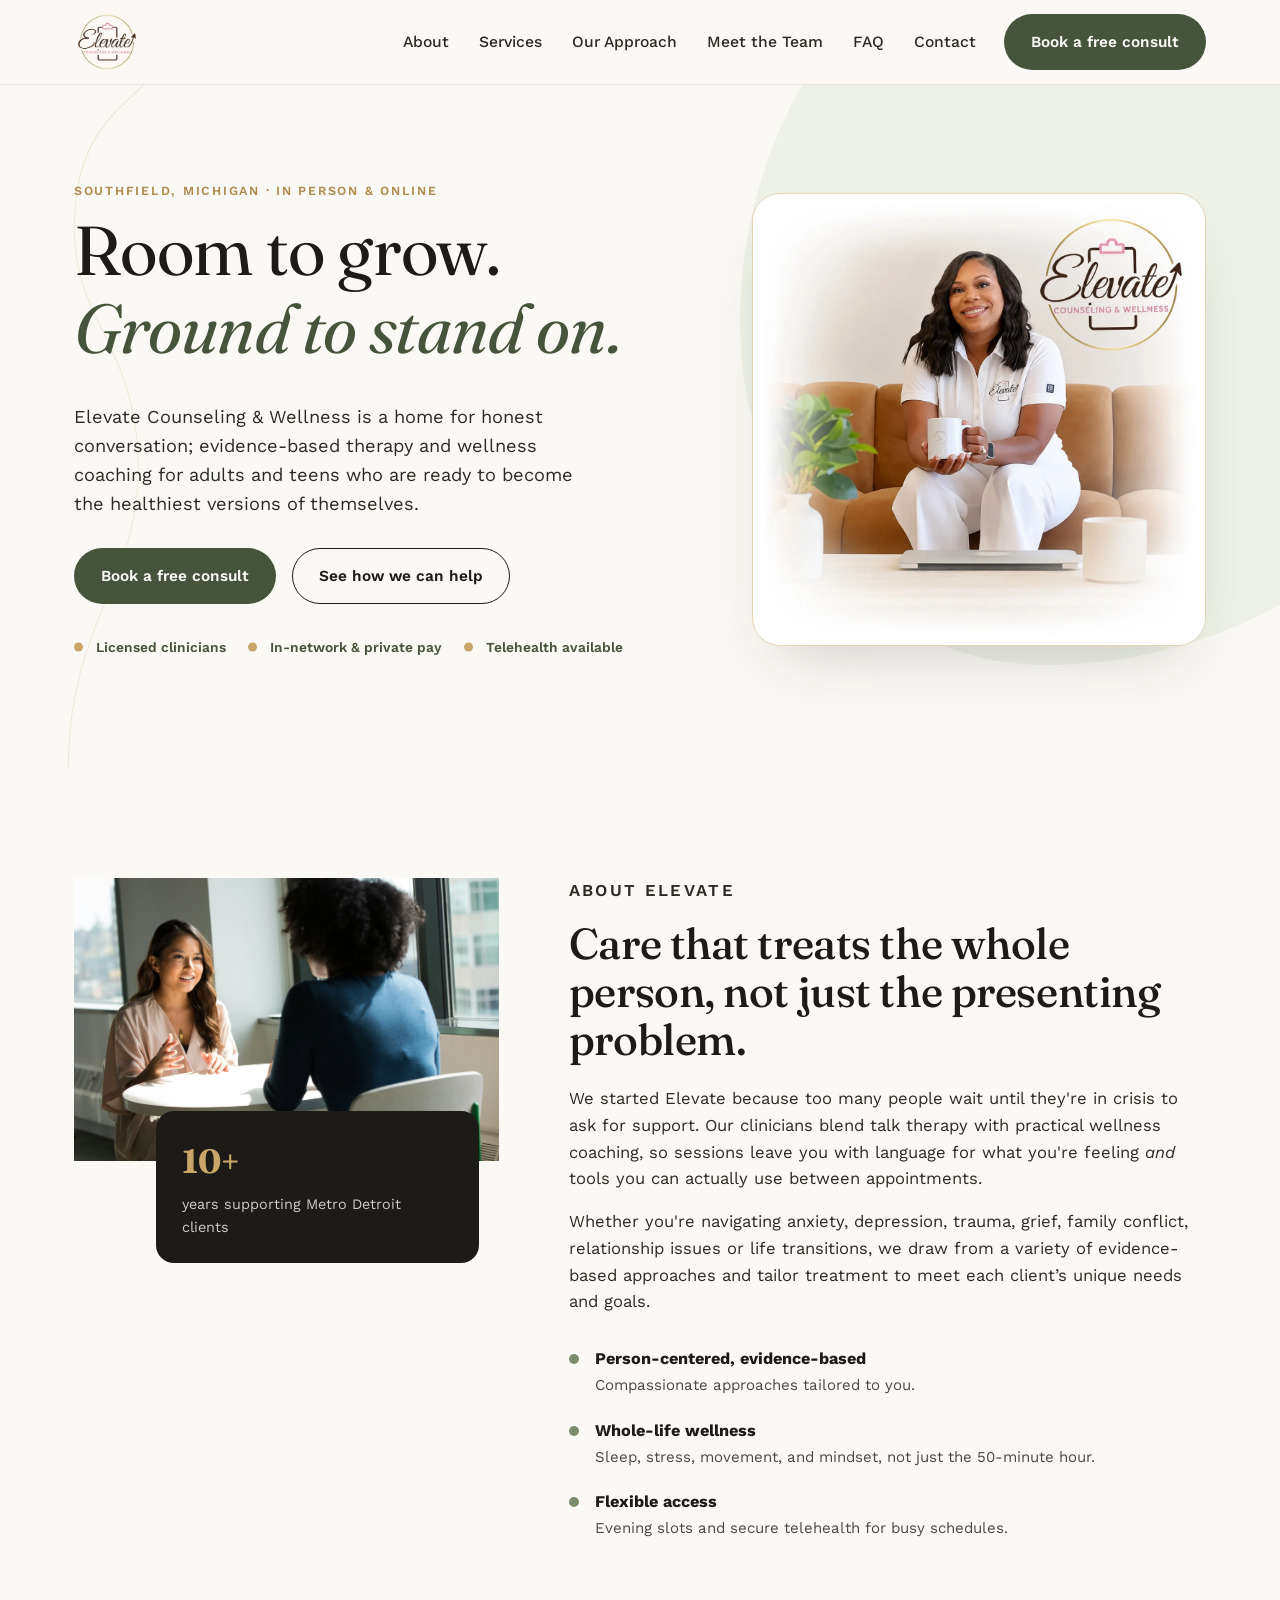
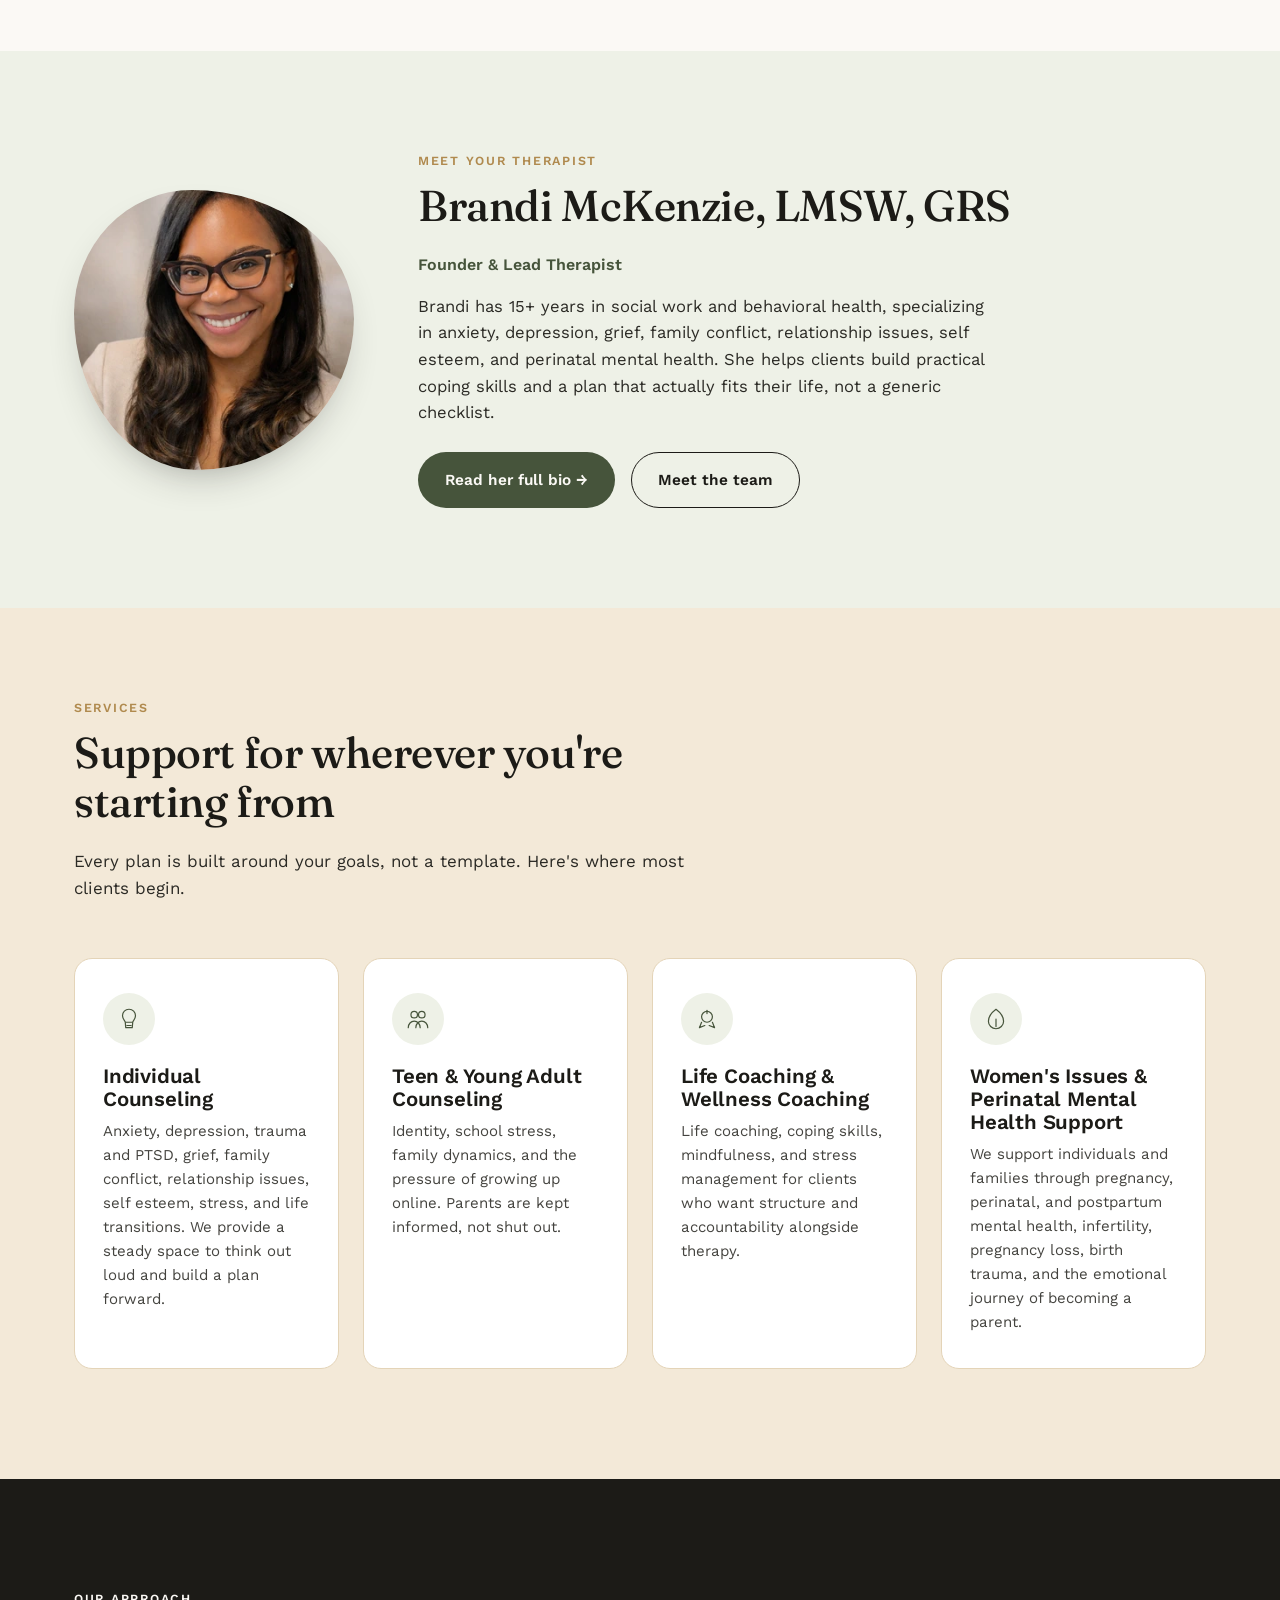
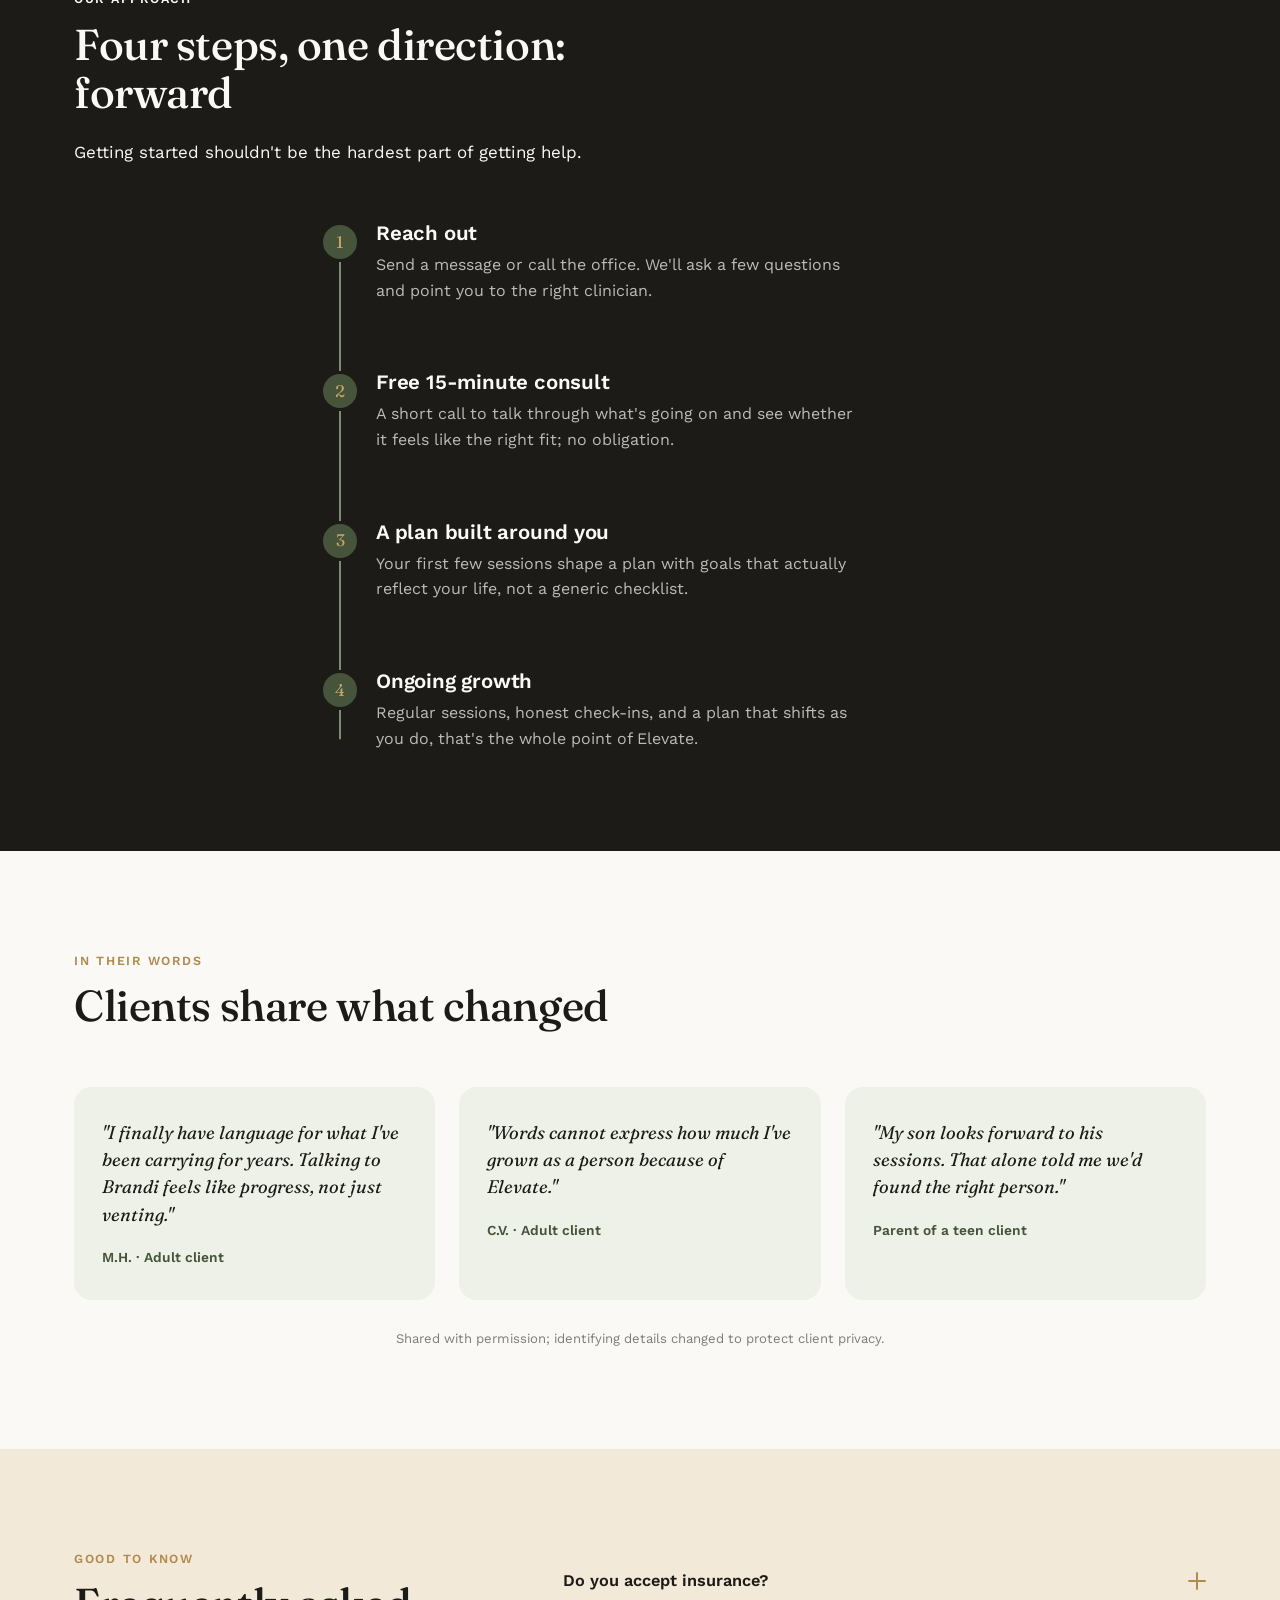
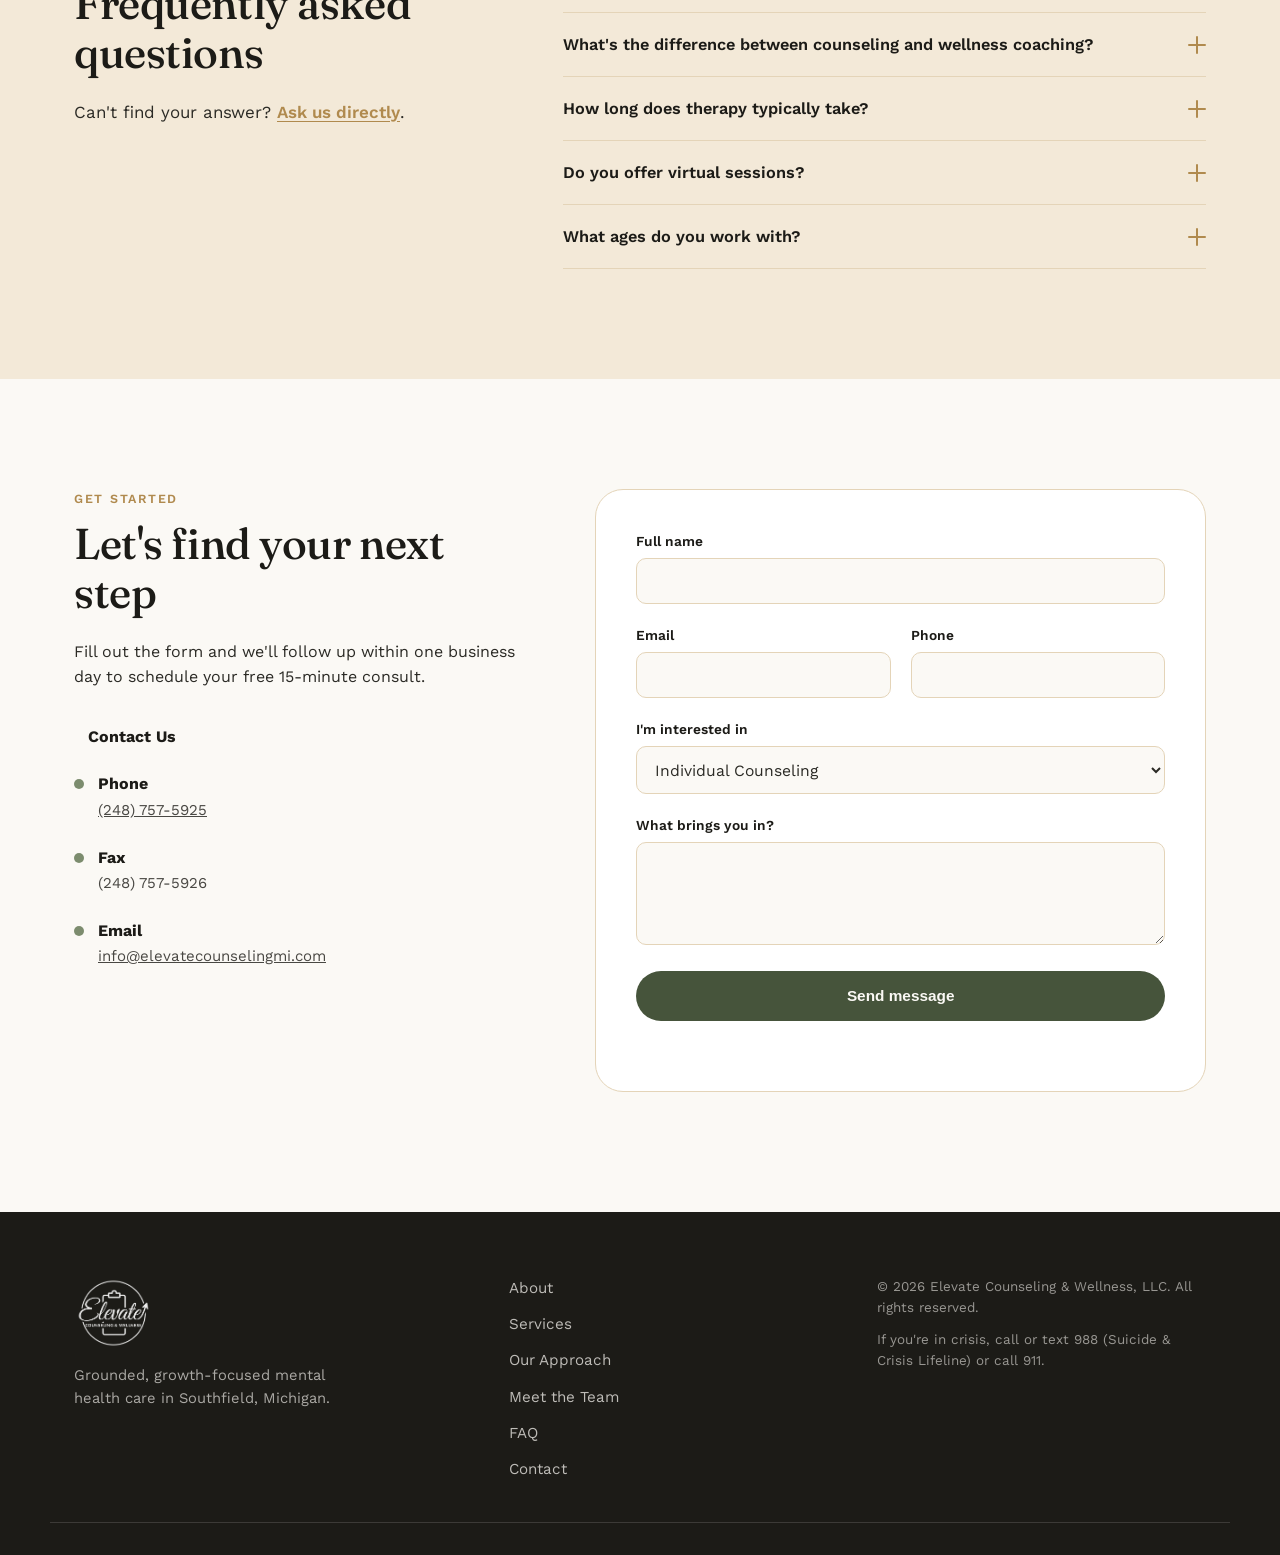
==== commit df862f41: "Update index.html" ====
--- a/index.html
+++ b/index.html
@@ -317,8 +317,7 @@
           <p class="bio-text">Brandi has 15+ years in social work and behavioral health, specializing in anxiety,
             depression, grief, family conflict, relationship issues, self esteem, and perinatal
             mental health. She helps clients build practical coping skills and a plan that actually fits their life,
-            not a generic checklist. She founded Elevate so that kind of care would feel approachable from the very
-            first conversation.</p>
+            not a generic checklist.</p>
           <div class="founder-actions">
             <a href="team/brandi-mckenzie.html" class="btn btn-primary">Read her full bio &rarr;</a>
             <a href="team/index.html" class="btn btn-ghost">Meet the team</a>
--- a/css/styles.css
+++ b/css/styles.css
@@ -235,6 +235,29 @@
   .hero-art{ order:-1; max-width:280px; margin:0 auto; }
   .hero-blob{ width:520px; height:520px; top:-140px; right:-160px; }
 }
+/* ============================================================
+   Founder Section
+   ============================================================ */
+    .founder-section { padding: 100px 0; background: var(--sage-pale); }
+    .founder-grid {
+      display: grid;
+      grid-template-columns: minmax(200px, 280px) 1fr;
+      gap: clamp(2.5rem, 5vw, 4.5rem);
+      align-items: center;
+    }
+    .founder-portrait { display: flex; justify-content: center; }
+    .founder-title {
+      font-family: var(--font-body);
+      font-weight: 600;
+      color: var(--sage-dark);
+      margin: 0 0 1em;
+    }
+    .founder-copy p.bio-text { font-size: 1.04rem; color: var(--ink); max-width: 58ch; }
+    .founder-actions { display: flex; flex-wrap: wrap; gap: 16px; margin-top: 1.6em; }
+    @media (max-width: 760px) {
+      .founder-grid { grid-template-columns: 1fr; justify-items: center; text-align: center; }
+      .founder-copy p.bio-text { max-width: 60ch; }
+    }
 
 /* ============================================================
    About
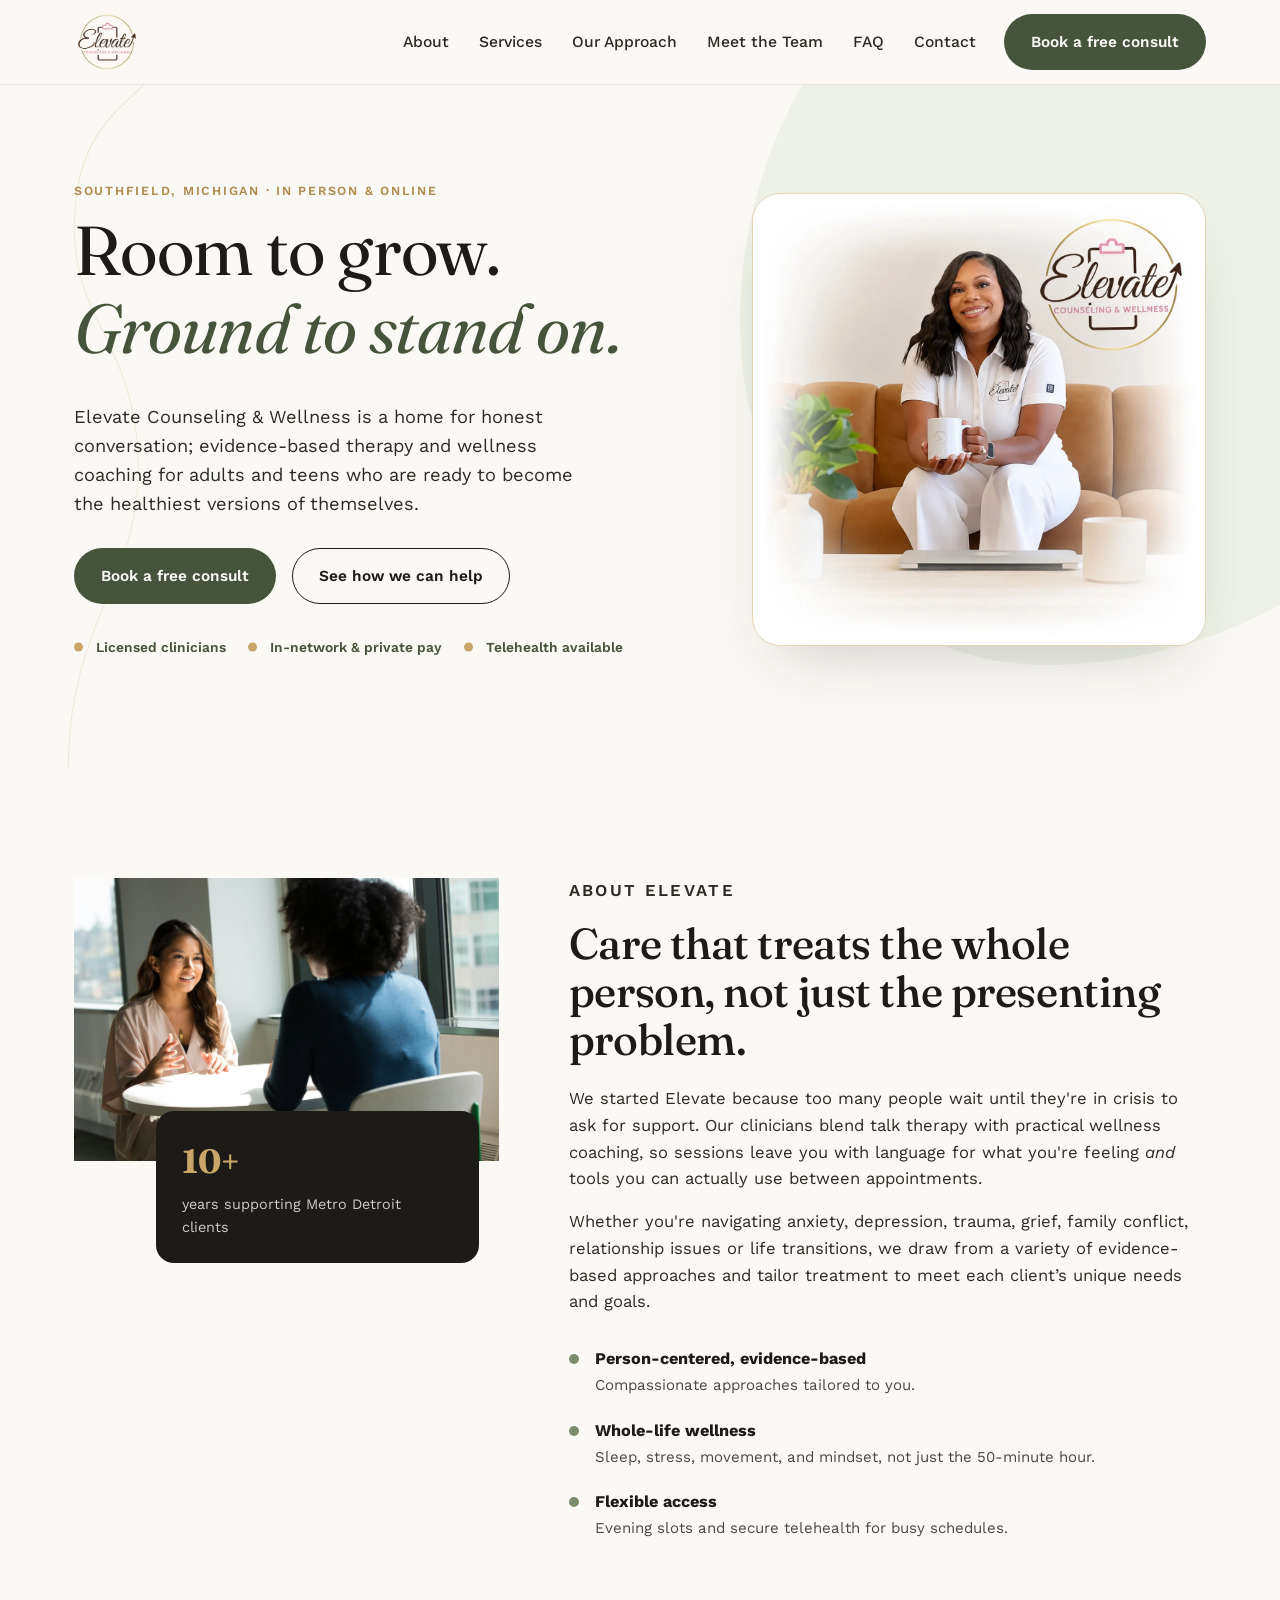
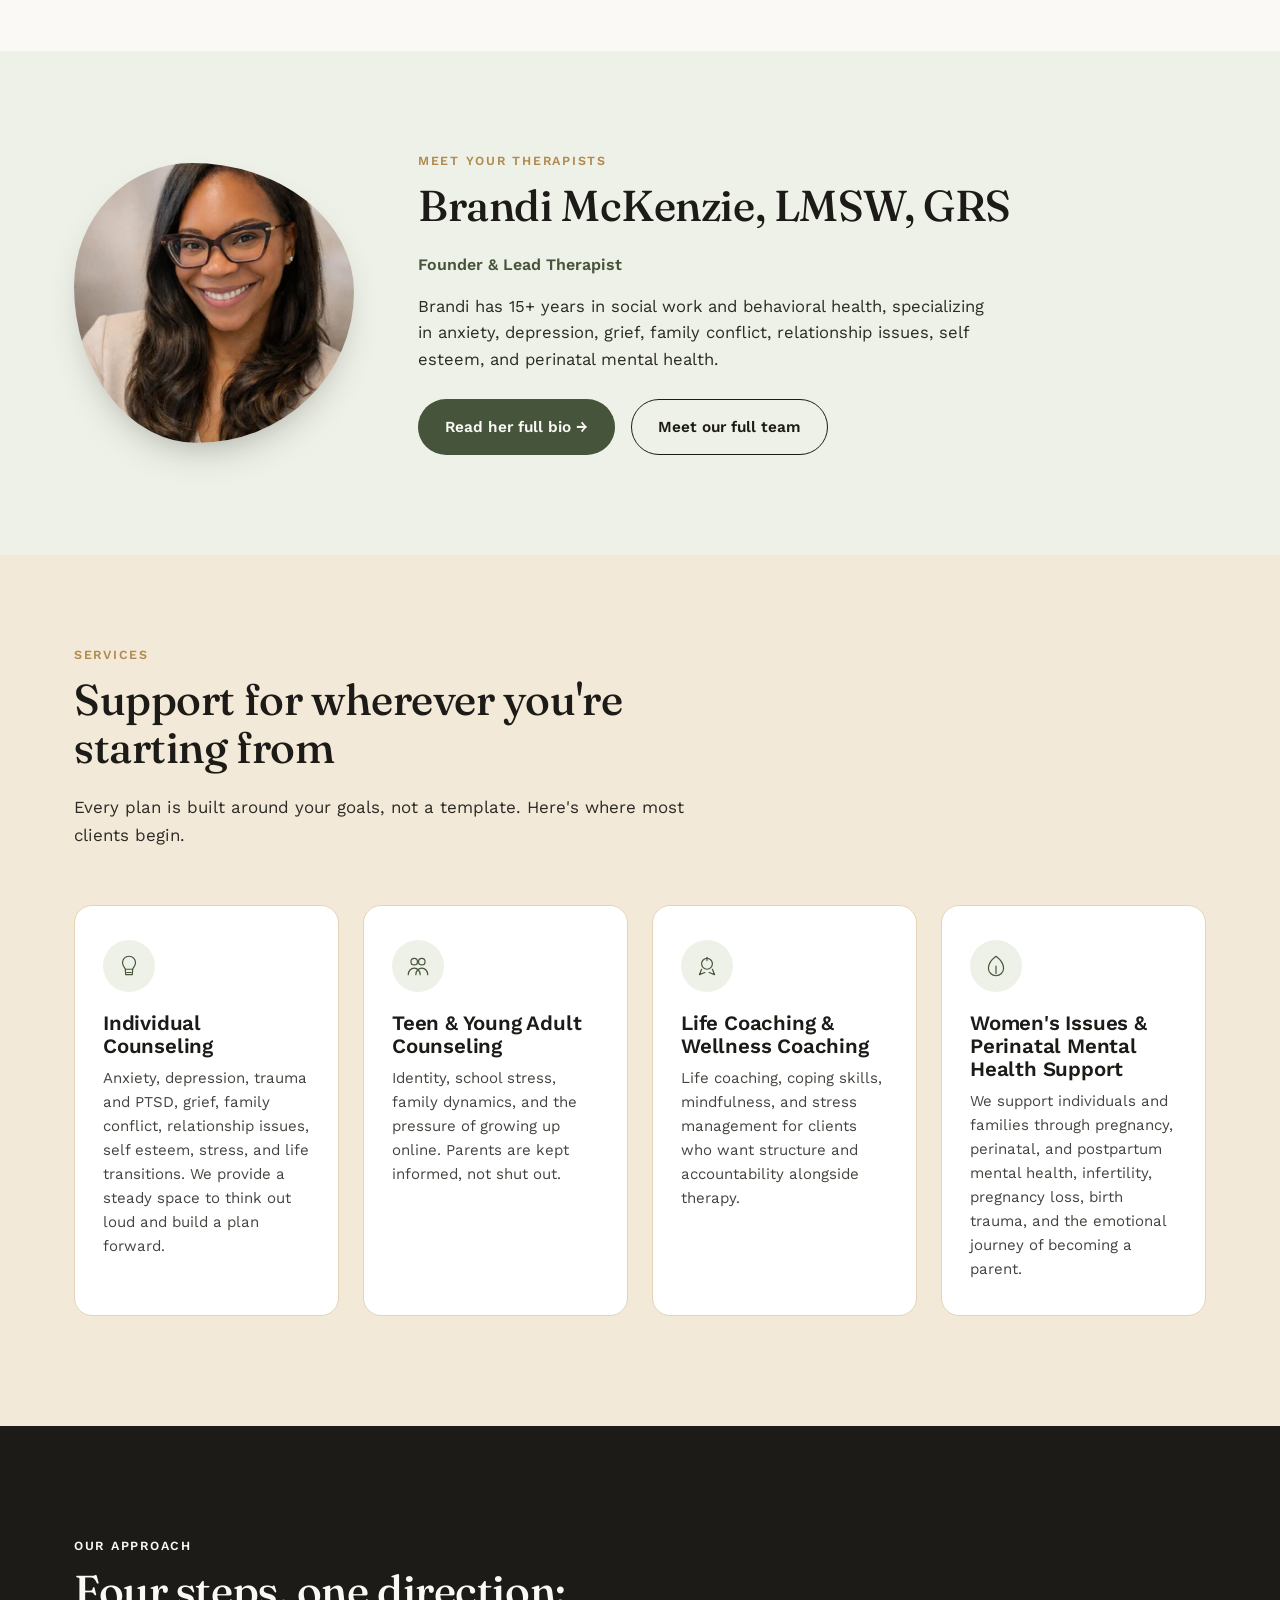
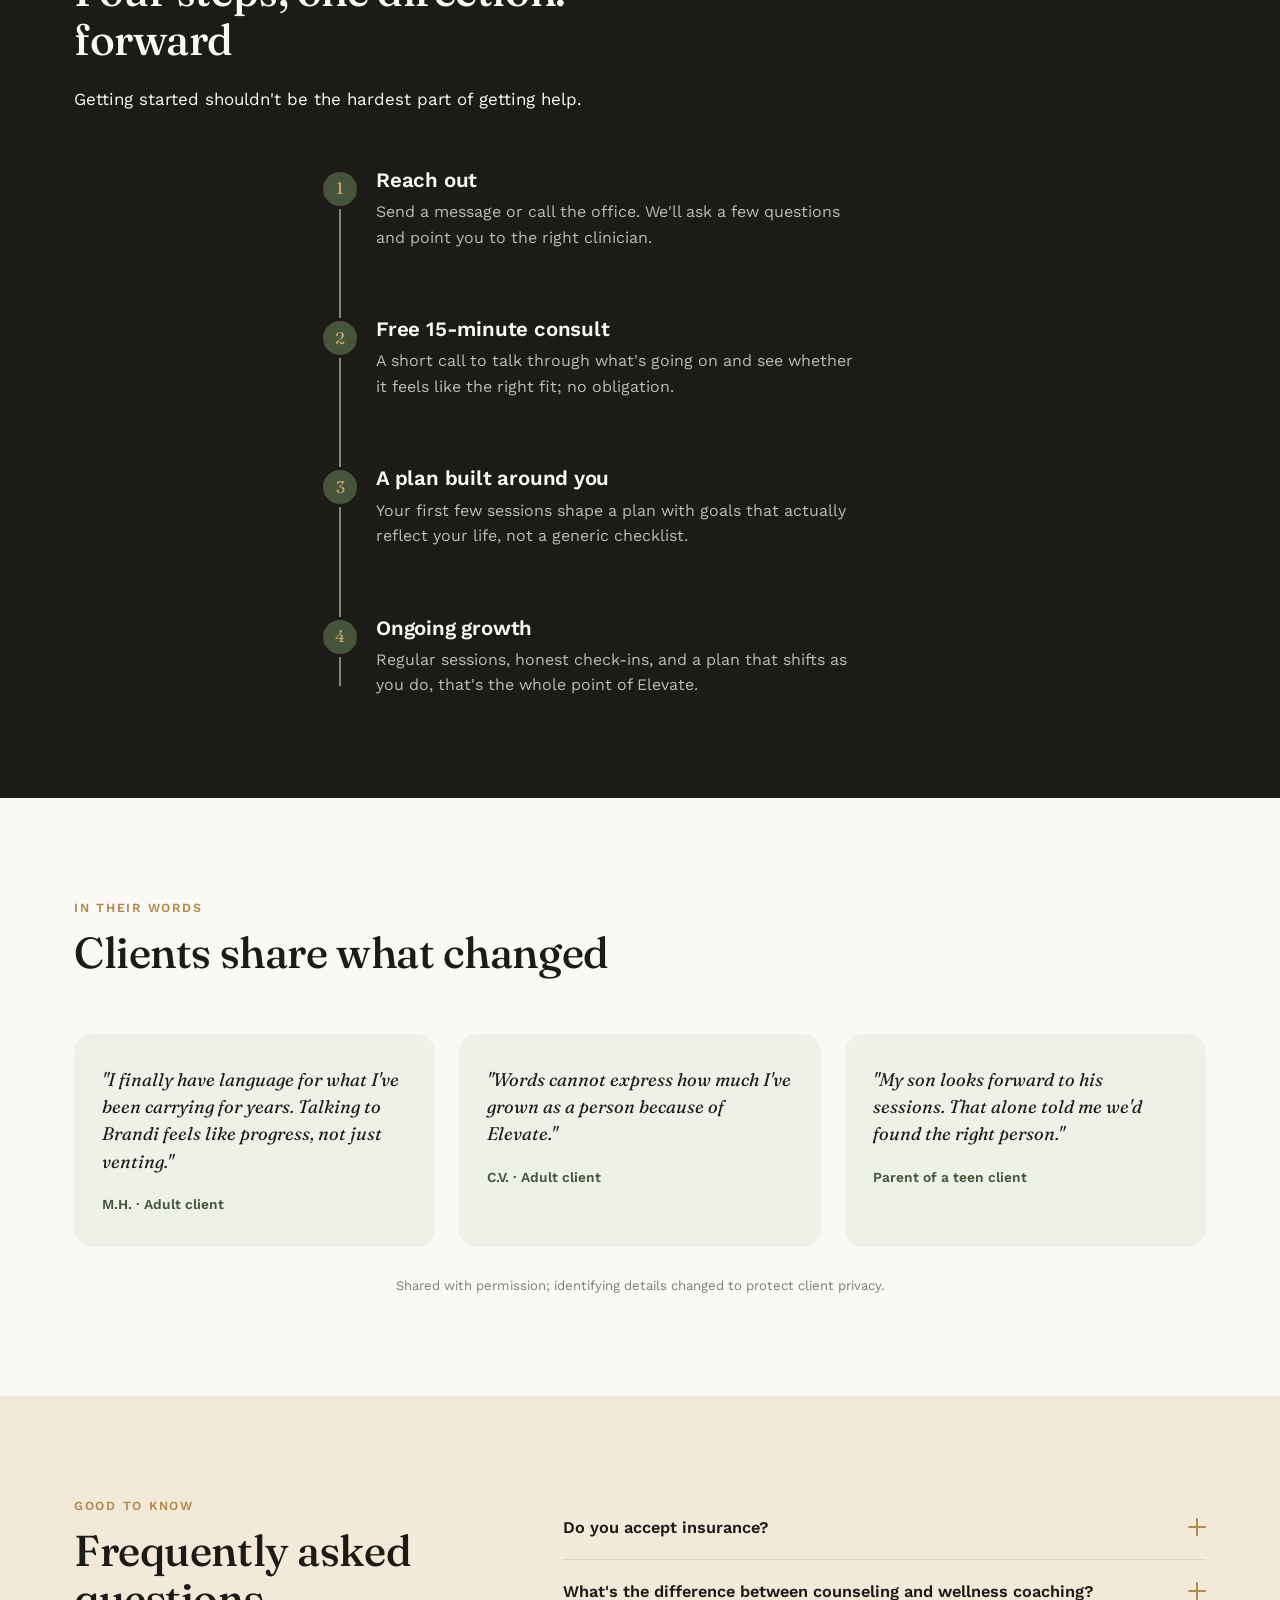
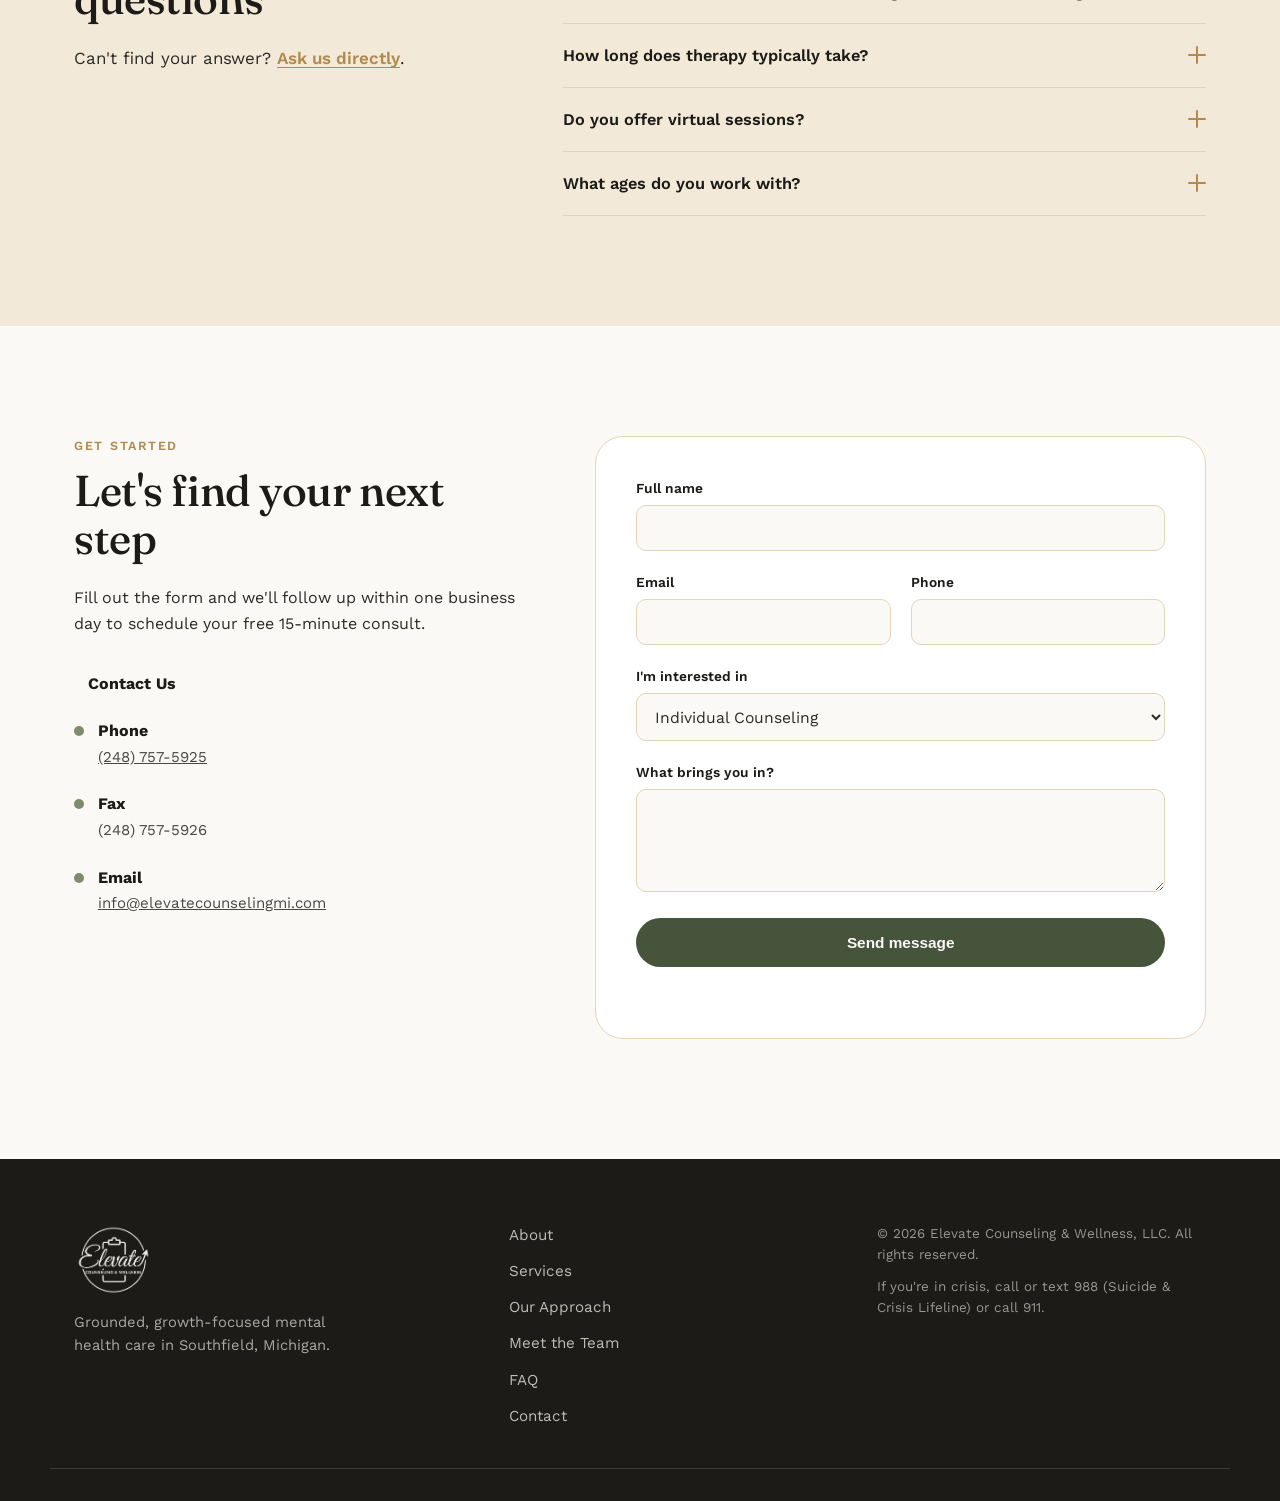
==== commit d5e30375: "Update index.html" ====
--- a/index.html
+++ b/index.html
@@ -311,16 +311,15 @@
           </div>
         </div>
         <div class="founder-copy reveal">
-          <p class="eyebrow">Meet your therapist</p>
+          <p class="eyebrow">Meet your therapists</p>
           <h2>Brandi McKenzie, LMSW, GRS</h2>
           <p class="founder-title">Founder & Lead Therapist</p>
           <p class="bio-text">Brandi has 15+ years in social work and behavioral health, specializing in anxiety,
             depression, grief, family conflict, relationship issues, self esteem, and perinatal
-            mental health. She helps clients build practical coping skills and a plan that actually fits their life,
-            not a generic checklist.</p>
+            mental health.</p>
           <div class="founder-actions">
             <a href="team/brandi-mckenzie.html" class="btn btn-primary">Read her full bio &rarr;</a>
-            <a href="team/index.html" class="btn btn-ghost">Meet the team</a>
+            <a href="team/index.html" class="btn btn-ghost">Meet our full team</a>
           </div>
         </div>
       </div>
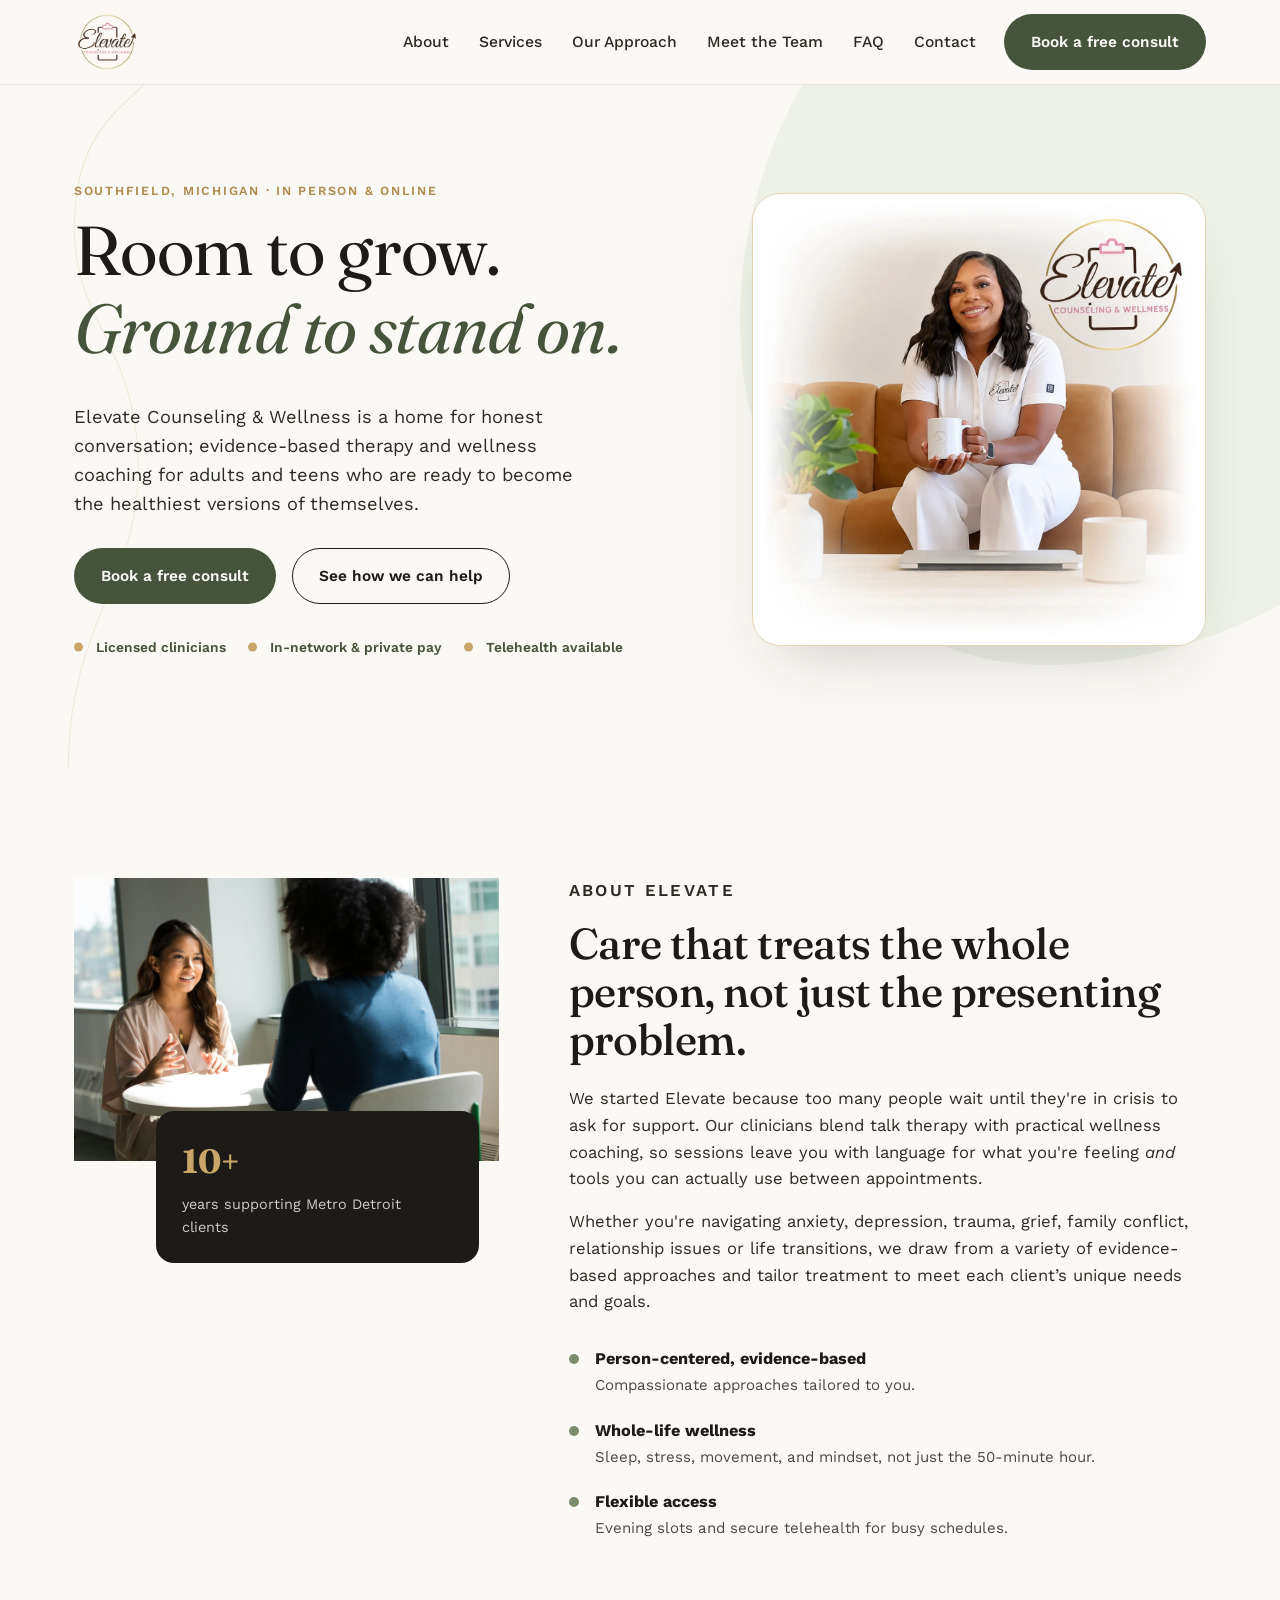
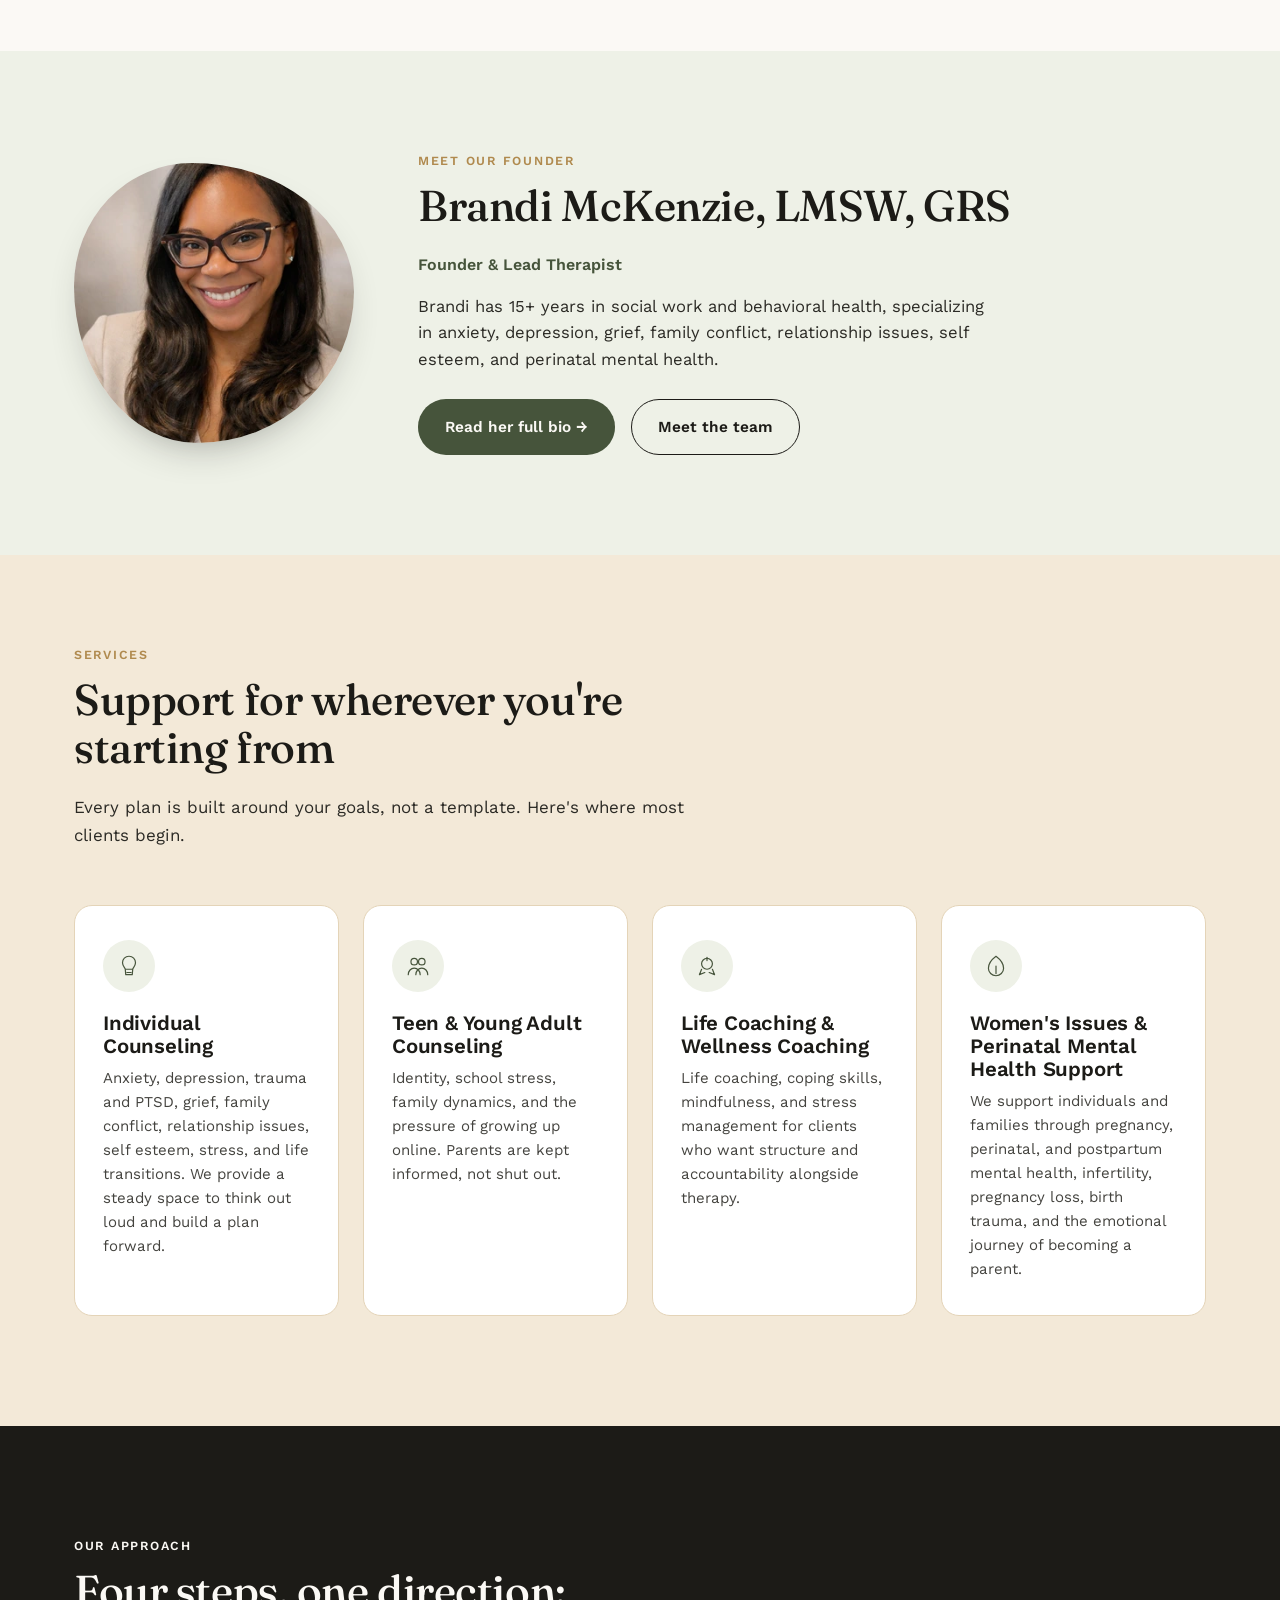
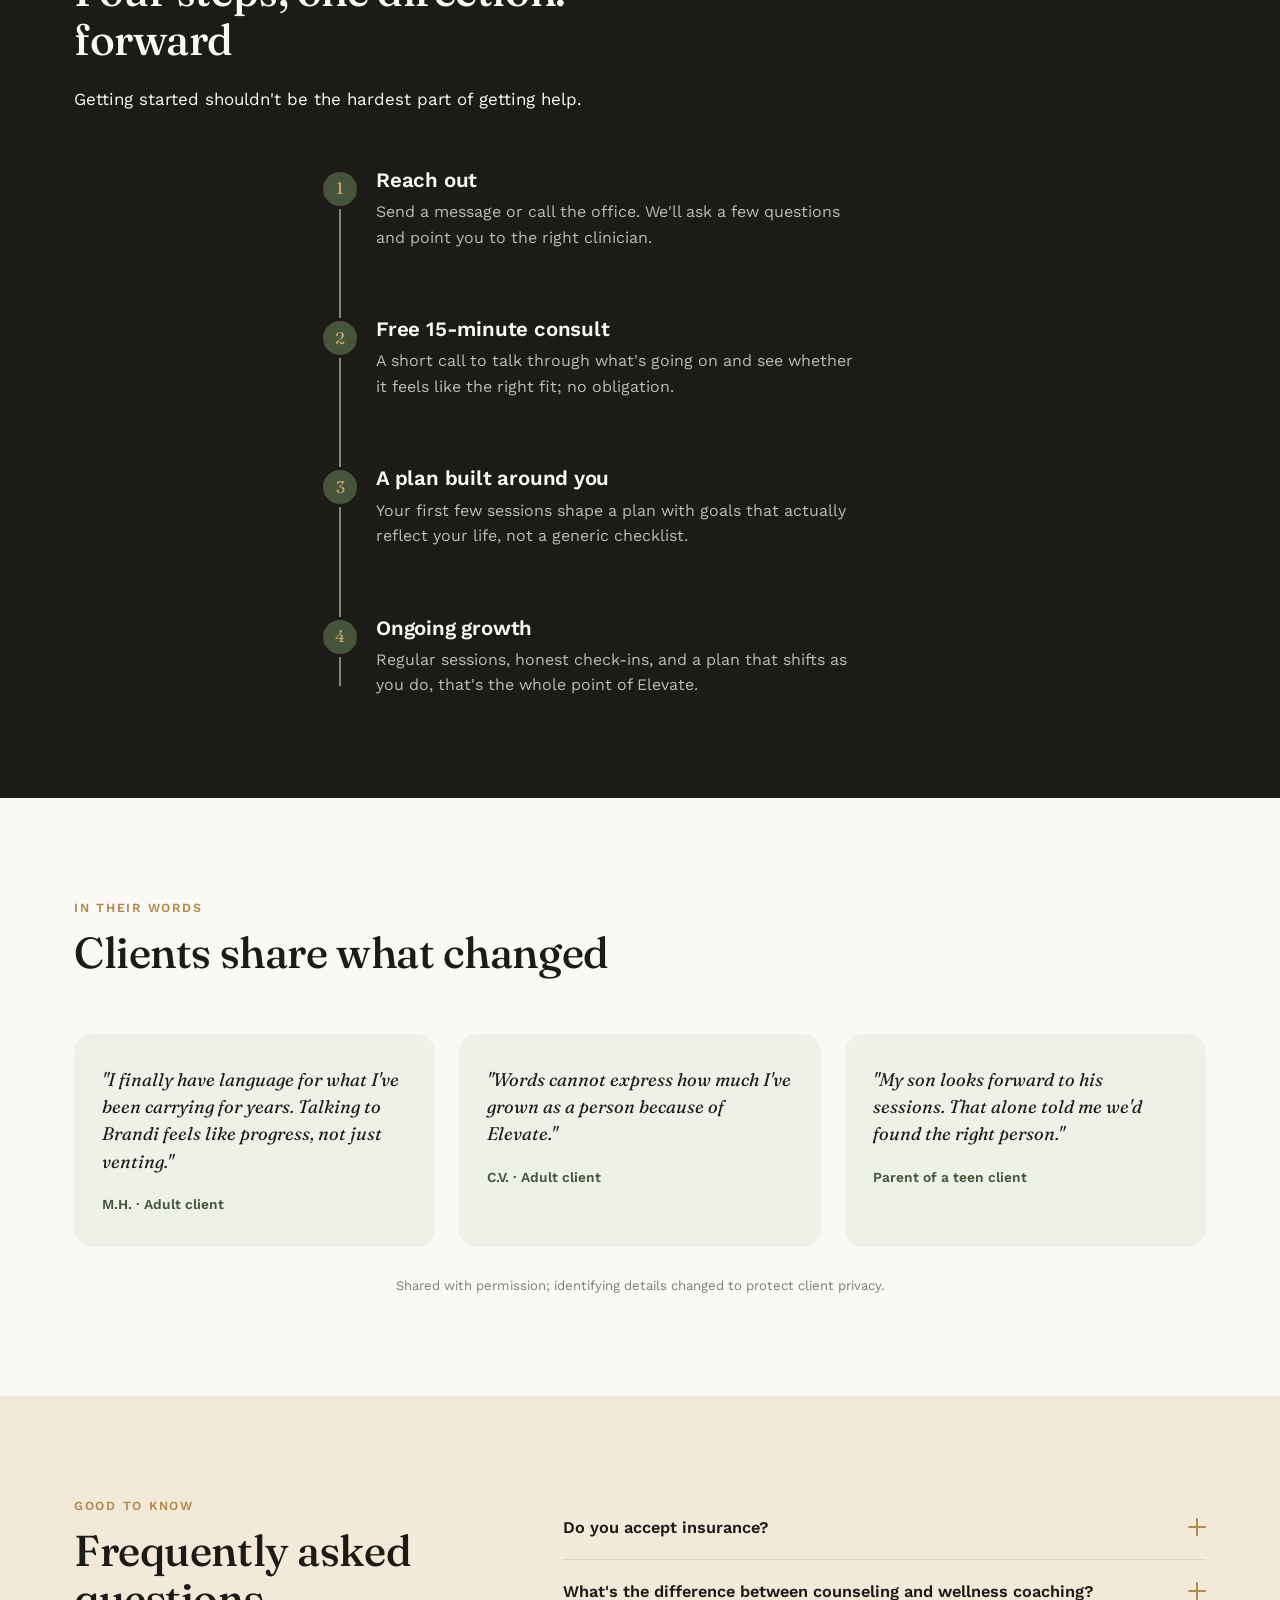
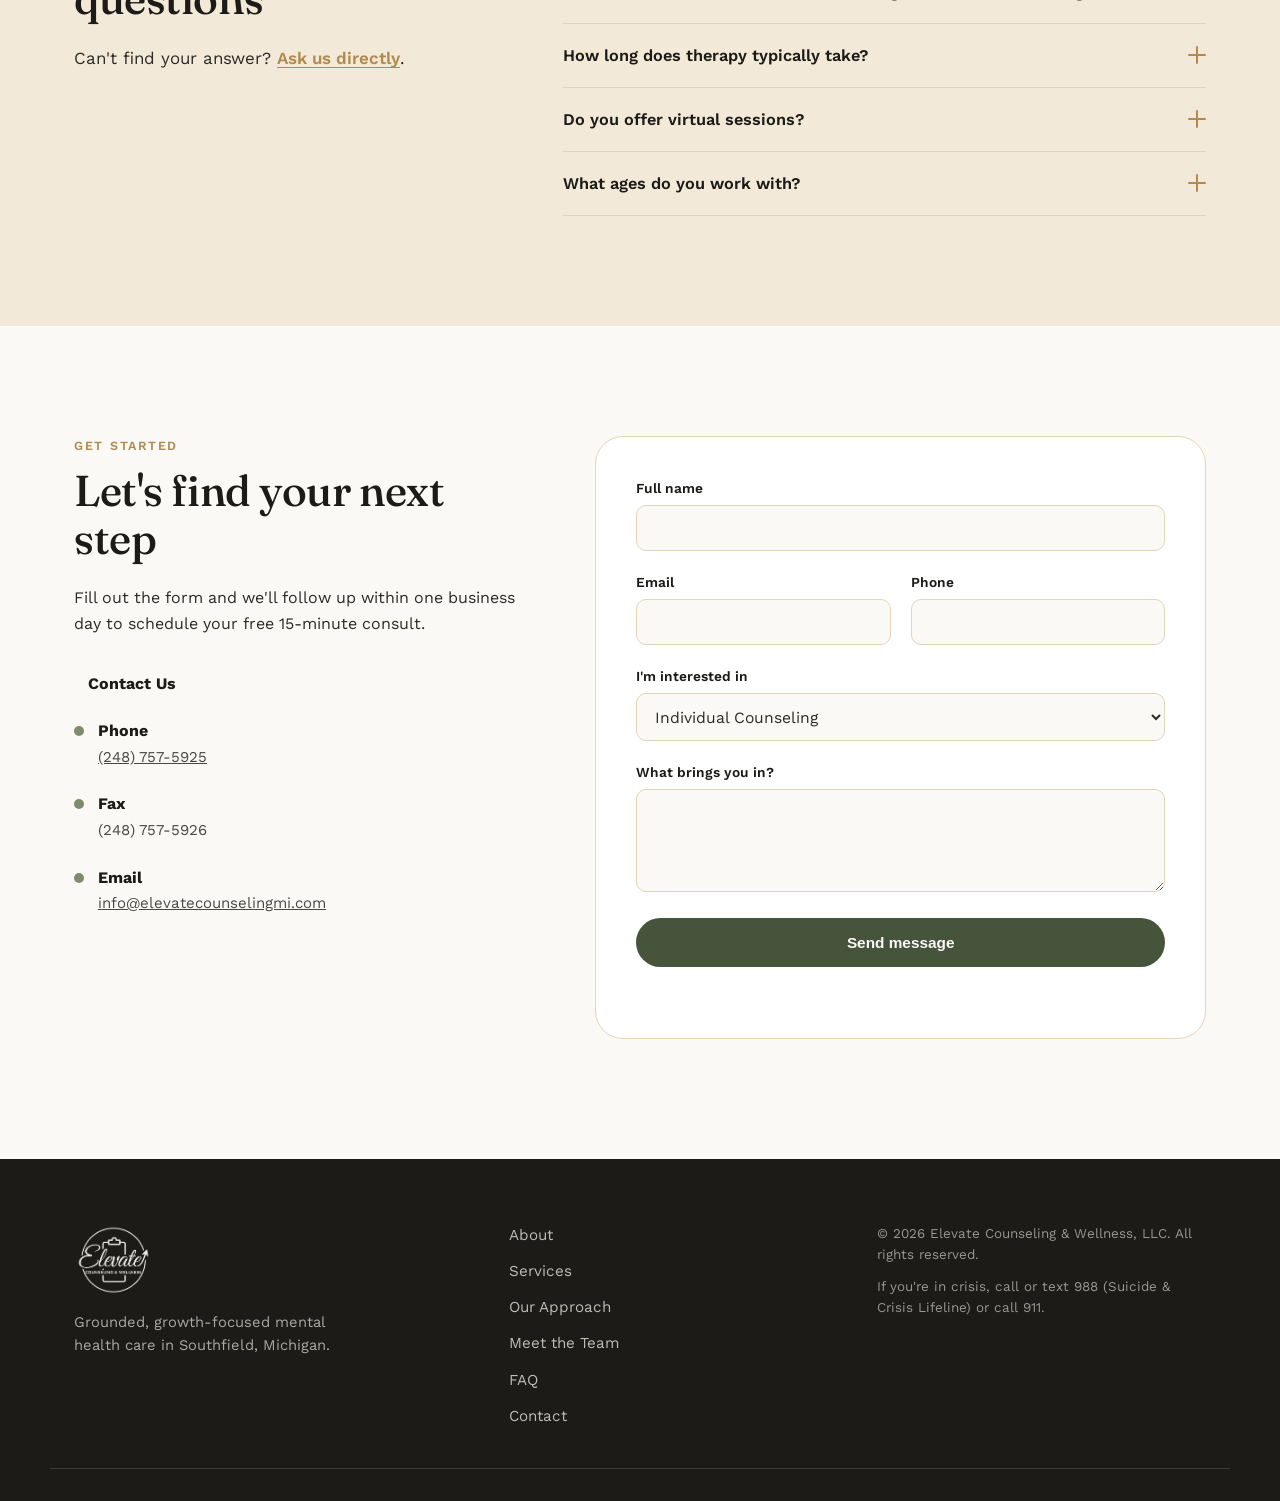
==== commit 74643940: "Update index.html" ====
--- a/index.html
+++ b/index.html
@@ -311,7 +311,7 @@
           </div>
         </div>
         <div class="founder-copy reveal">
-          <p class="eyebrow">Meet your therapists</p>
+          <p class="eyebrow">Meet our founder</p>
           <h2>Brandi McKenzie, LMSW, GRS</h2>
           <p class="founder-title">Founder & Lead Therapist</p>
           <p class="bio-text">Brandi has 15+ years in social work and behavioral health, specializing in anxiety,
@@ -319,7 +319,7 @@
             mental health.</p>
           <div class="founder-actions">
             <a href="team/brandi-mckenzie.html" class="btn btn-primary">Read her full bio &rarr;</a>
-            <a href="team/index.html" class="btn btn-ghost">Meet our full team</a>
+            <a href="team/index.html" class="btn btn-ghost">Meet the team</a>
           </div>
         </div>
       </div>
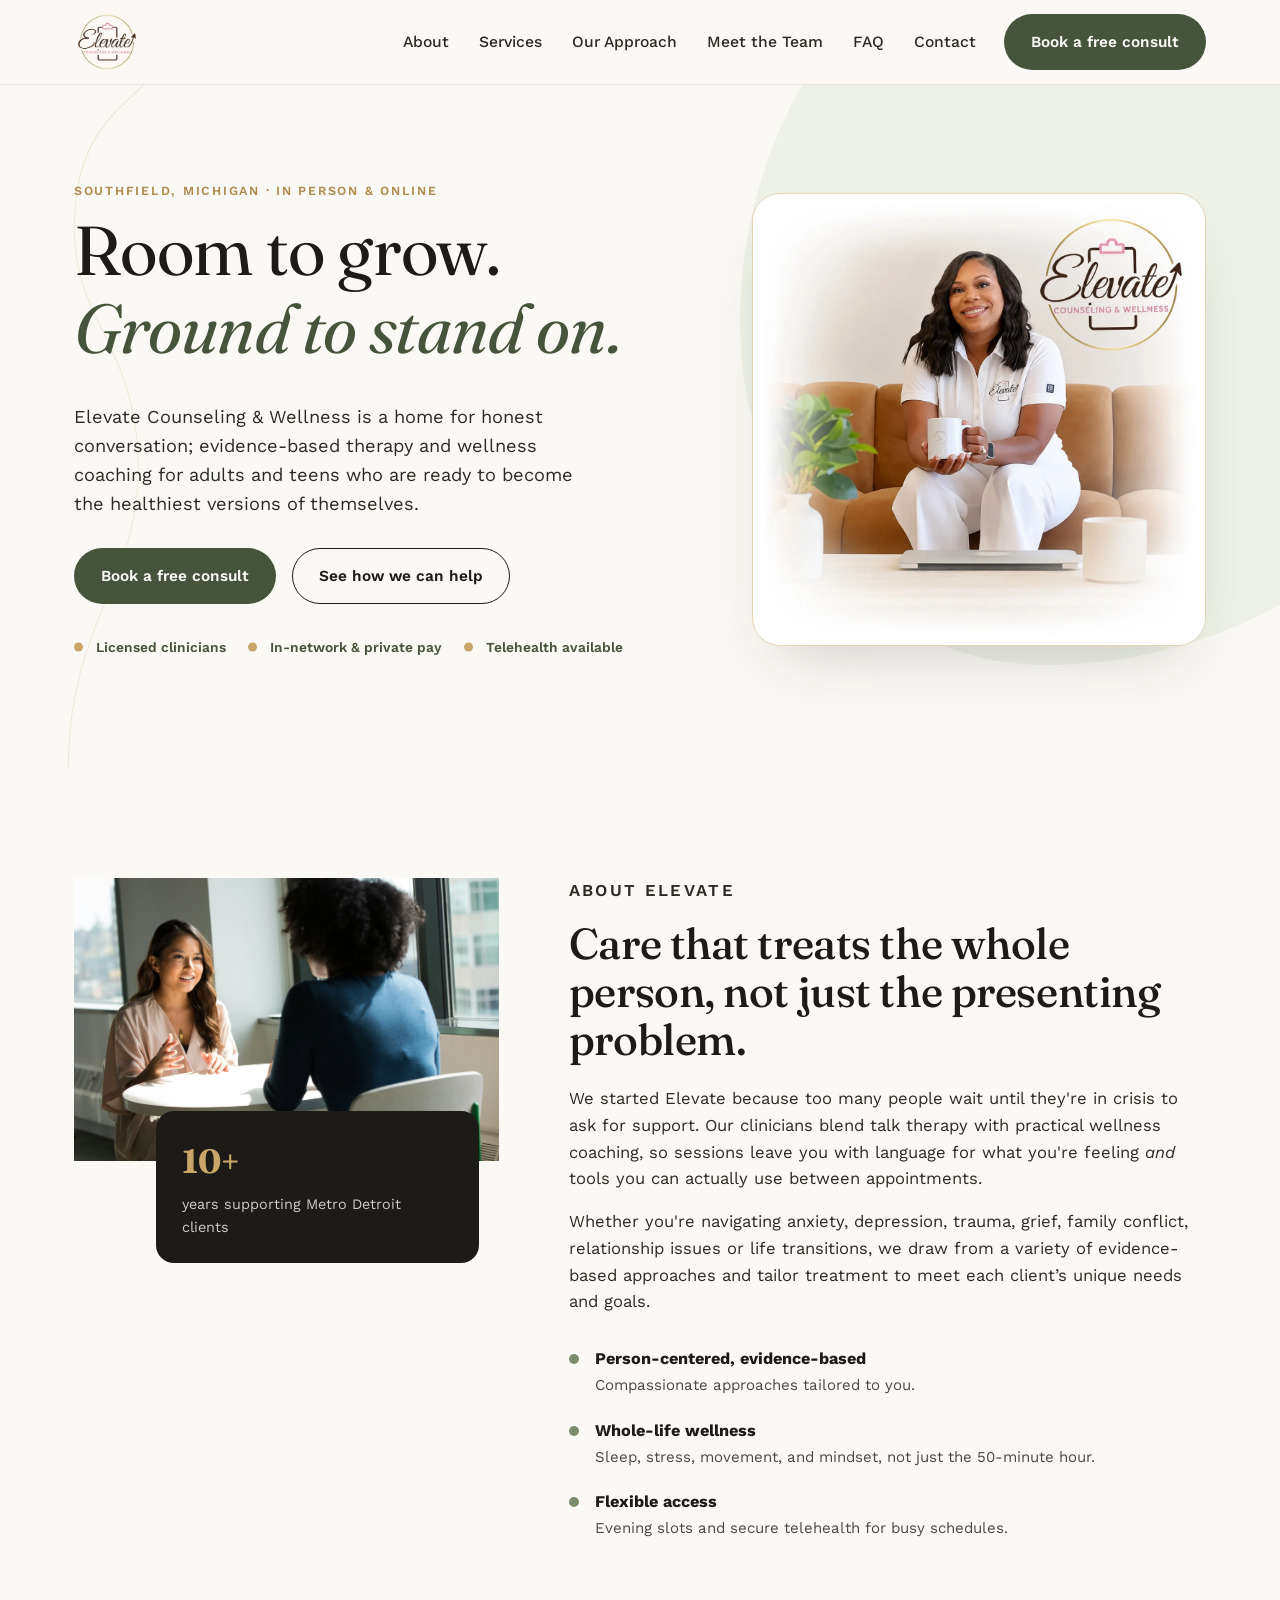
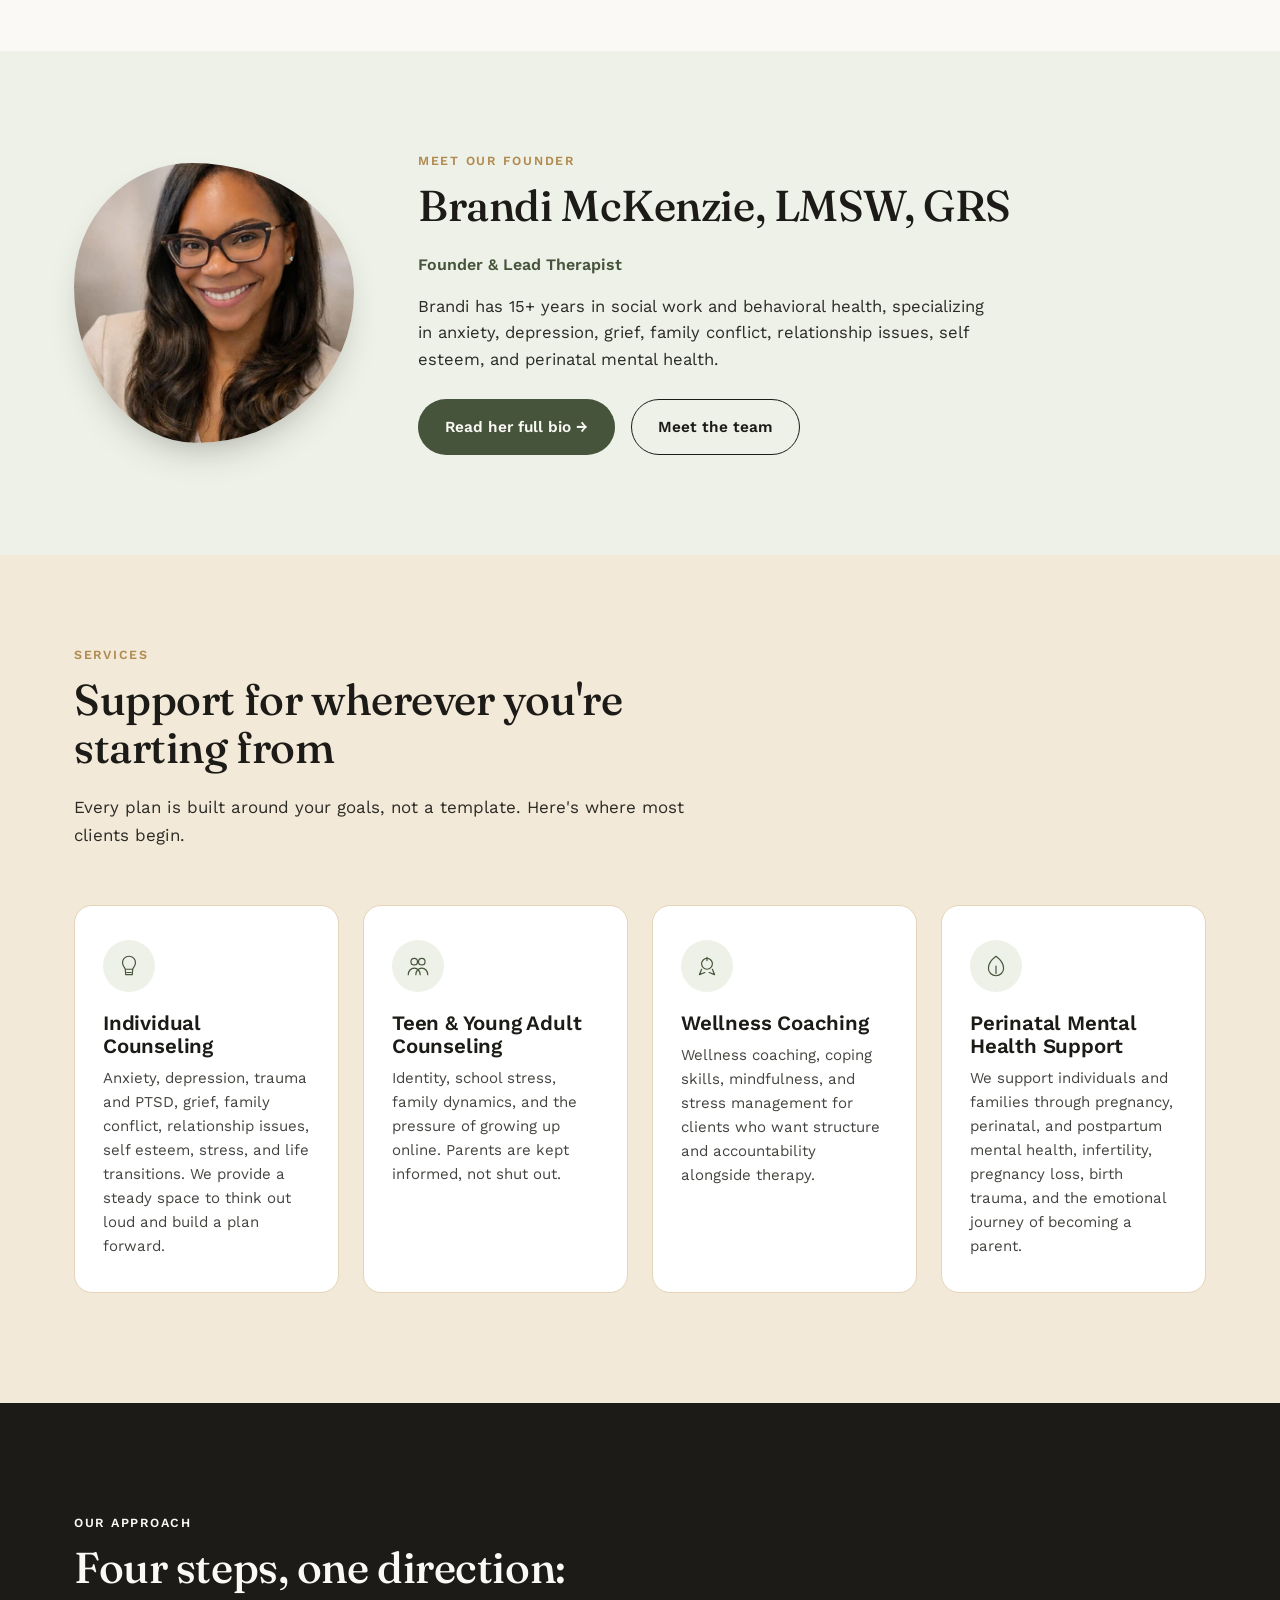
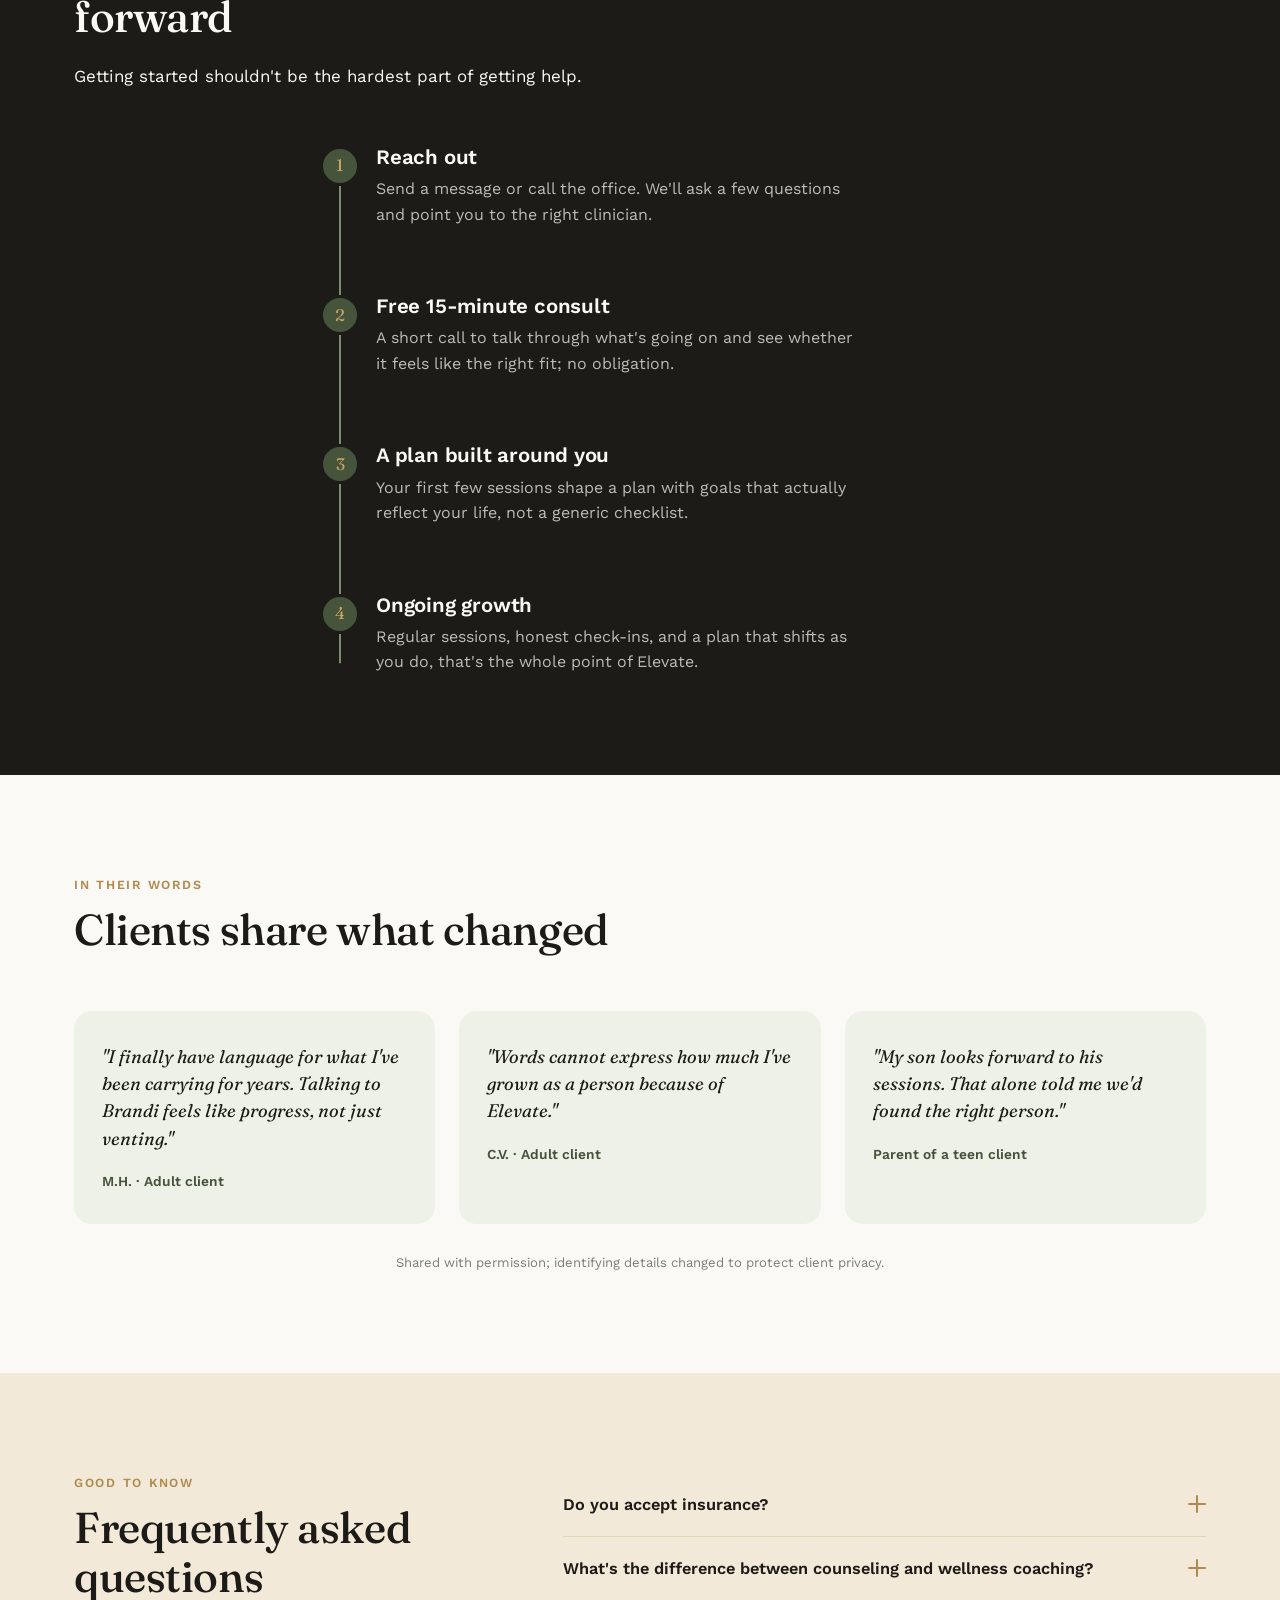
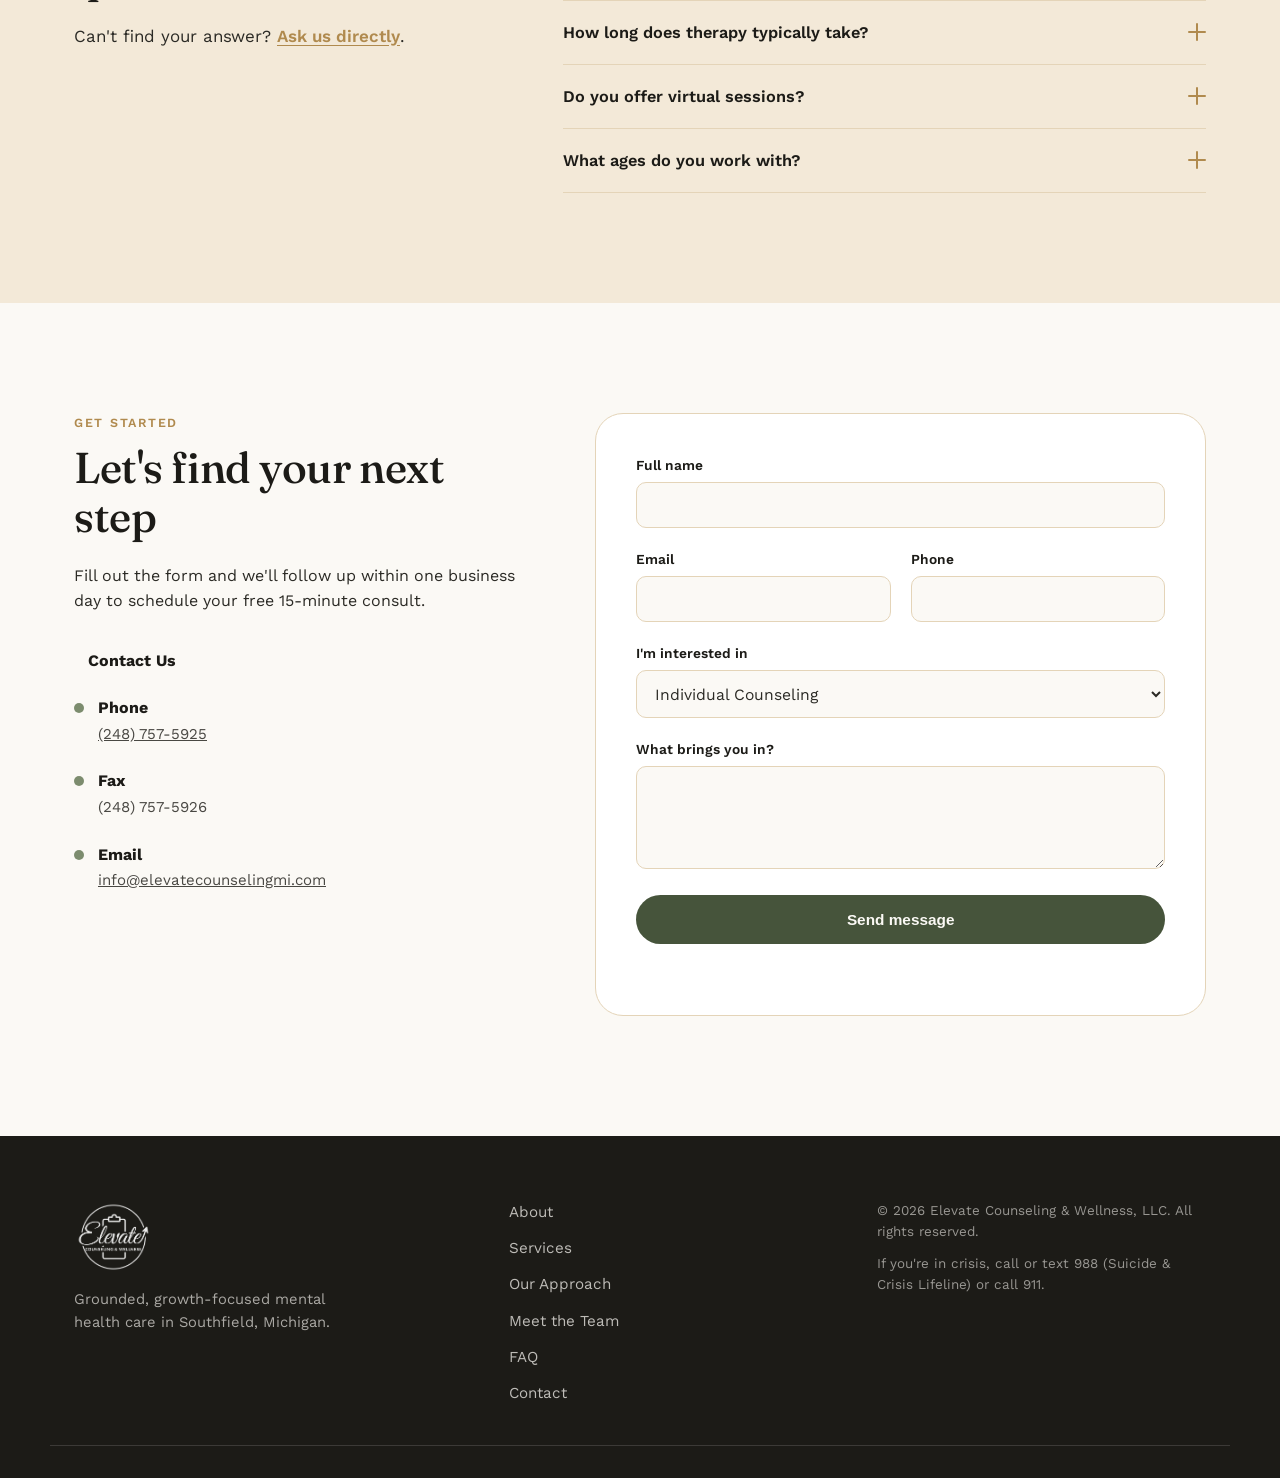
==== commit 65abe4e1: "Update index.html" ====
--- a/index.html
+++ b/index.html
@@ -367,8 +367,8 @@
                 <circle cx="24" cy="20" r="10" />
               </svg>
             </div>
-            <h3>Life Coaching & Wellness Coaching</h3>
-            <p>Life coaching, coping skills, mindfulness, and stress management for clients who want structure and
+            <h3>Wellness Coaching</h3>
+            <p>Wellness coaching, coping skills, mindfulness, and stress management for clients who want structure and
               accountability alongside therapy.</p>
           </article>
 
@@ -379,7 +379,7 @@
                 <path d="M24 24v14" />
               </svg>
             </div>
-            <h3>Women's Issues & Perinatal Mental Health Support</h3>
+            <h3>Perinatal Mental Health Support</h3>
             <p>We support individuals and families through pregnancy, perinatal, and postpartum mental
               health, infertility, pregnancy loss, birth trauma, and the emotional journey of becoming a parent.</p>
           </article>
--- a/css/team.css
+++ b/css/team.css
@@ -71,12 +71,13 @@
   align-items: start;
 }
 
-.profile-portrait {
-  position: relative;
+.profile-sidebar {
+  position: sticky;
+  top: 2rem;
   display: flex;
   flex-direction: column;
   align-items: center;
-  gap: 1.25rem;
+  gap: 1.75rem;
 }
 
 .portrait-ring {
@@ -131,6 +132,30 @@
   display: block;
 }
 
+.sidebar-block {
+  width: 100%;
+  border-top: 1px solid var(--team-line);
+  padding-top: 1.5rem;
+}
+
+.sidebar-block h2 {
+  font-family: "Fraunces", serif;
+  font-size: 1.05rem;
+  margin: 0 0 1rem;
+  color: var(--team-ink);
+  text-align: center;
+}
+
+.profile-cta-sidebar {
+  width: 100%;
+  flex-direction: column;
+  margin-bottom: 0;
+}
+
+.profile-cta-sidebar .btn {
+  text-align: center;
+}
+
 .social-row {
   display: flex;
   align-items: center;
@@ -207,13 +232,10 @@
 }
 
 /* --- Specialties ---------------------------------------------------------*/
-.specialties {
-  padding: 1rem 0 4.5rem;
-}
-
 .specialties-panel {
   border-top: 1px solid var(--team-line);
-  padding-top: 2.75rem;
+  margin-top: 2.5rem;
+  padding-top: 2.5rem;
 }
 
 .specialties-block + .specialties-block {
@@ -249,6 +271,54 @@
   border-color: var(--team-forest);
   color: #fff;
   font-weight: 600;
+}
+
+/* --- Education (sidebar card) ----------------------------------------------*/
+.education-item {
+  display: flex;
+  flex-direction: column;
+  align-items: center;
+  text-align: center;
+  gap: 0.6rem;
+}
+
+.education-logo {
+  flex-shrink: 0;
+  width: 56px;
+  height: 56px;
+  border-radius: 50%;
+  background: #fff;
+  border: 1px solid var(--team-line);
+  display: flex;
+  align-items: center;
+  justify-content: center;
+  padding: 0.55rem;
+}
+
+.education-logo img {
+  width: 100%;
+  height: 100%;
+  object-fit: contain;
+  display: block;
+}
+
+.education-text {
+  font-family: "Work Sans", sans-serif;
+}
+
+.education-degree {
+  margin: 0 0 0.15rem;
+  font-weight: 600;
+  color: var(--team-ink);
+  font-size: 0.95rem;
+  line-height: 1.35;
+}
+
+.education-school {
+  margin: 0;
+  color: var(--team-forest);
+  font-weight: 600;
+  font-size: 0.85rem;
 }
 
 /* --- About-section teaser (embedded on the homepage) ---------------------*/
@@ -396,8 +466,23 @@
     text-align: center;
   }
 
+  .profile-sidebar {
+    position: static;
+    max-width: 320px;
+  }
+
   .profile-cta {
     justify-content: center;
+  }
+
+  .profile-cta-sidebar {
+    flex-direction: row;
+    max-width: 320px;
+    margin: 0 auto;
+  }
+
+  .specialties-panel {
+    text-align: left;
   }
 
   .team-teaser-inner {
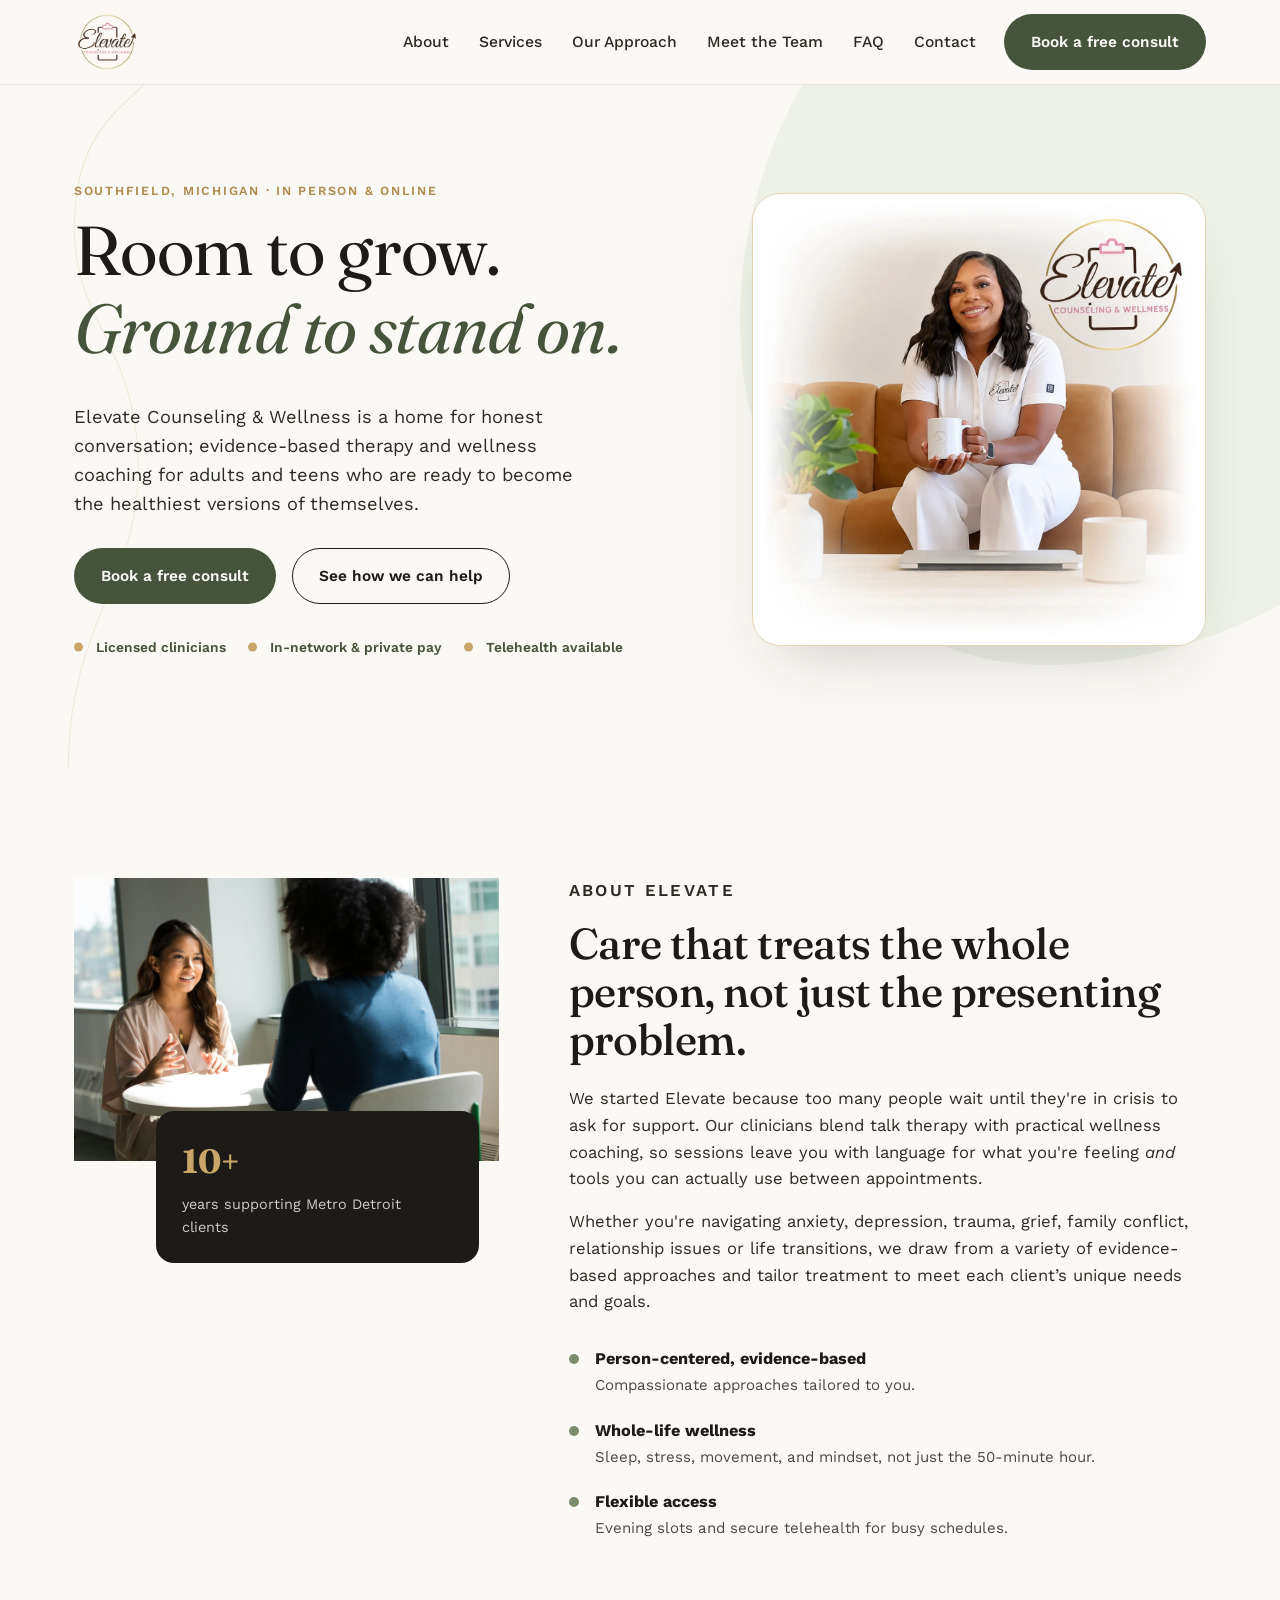
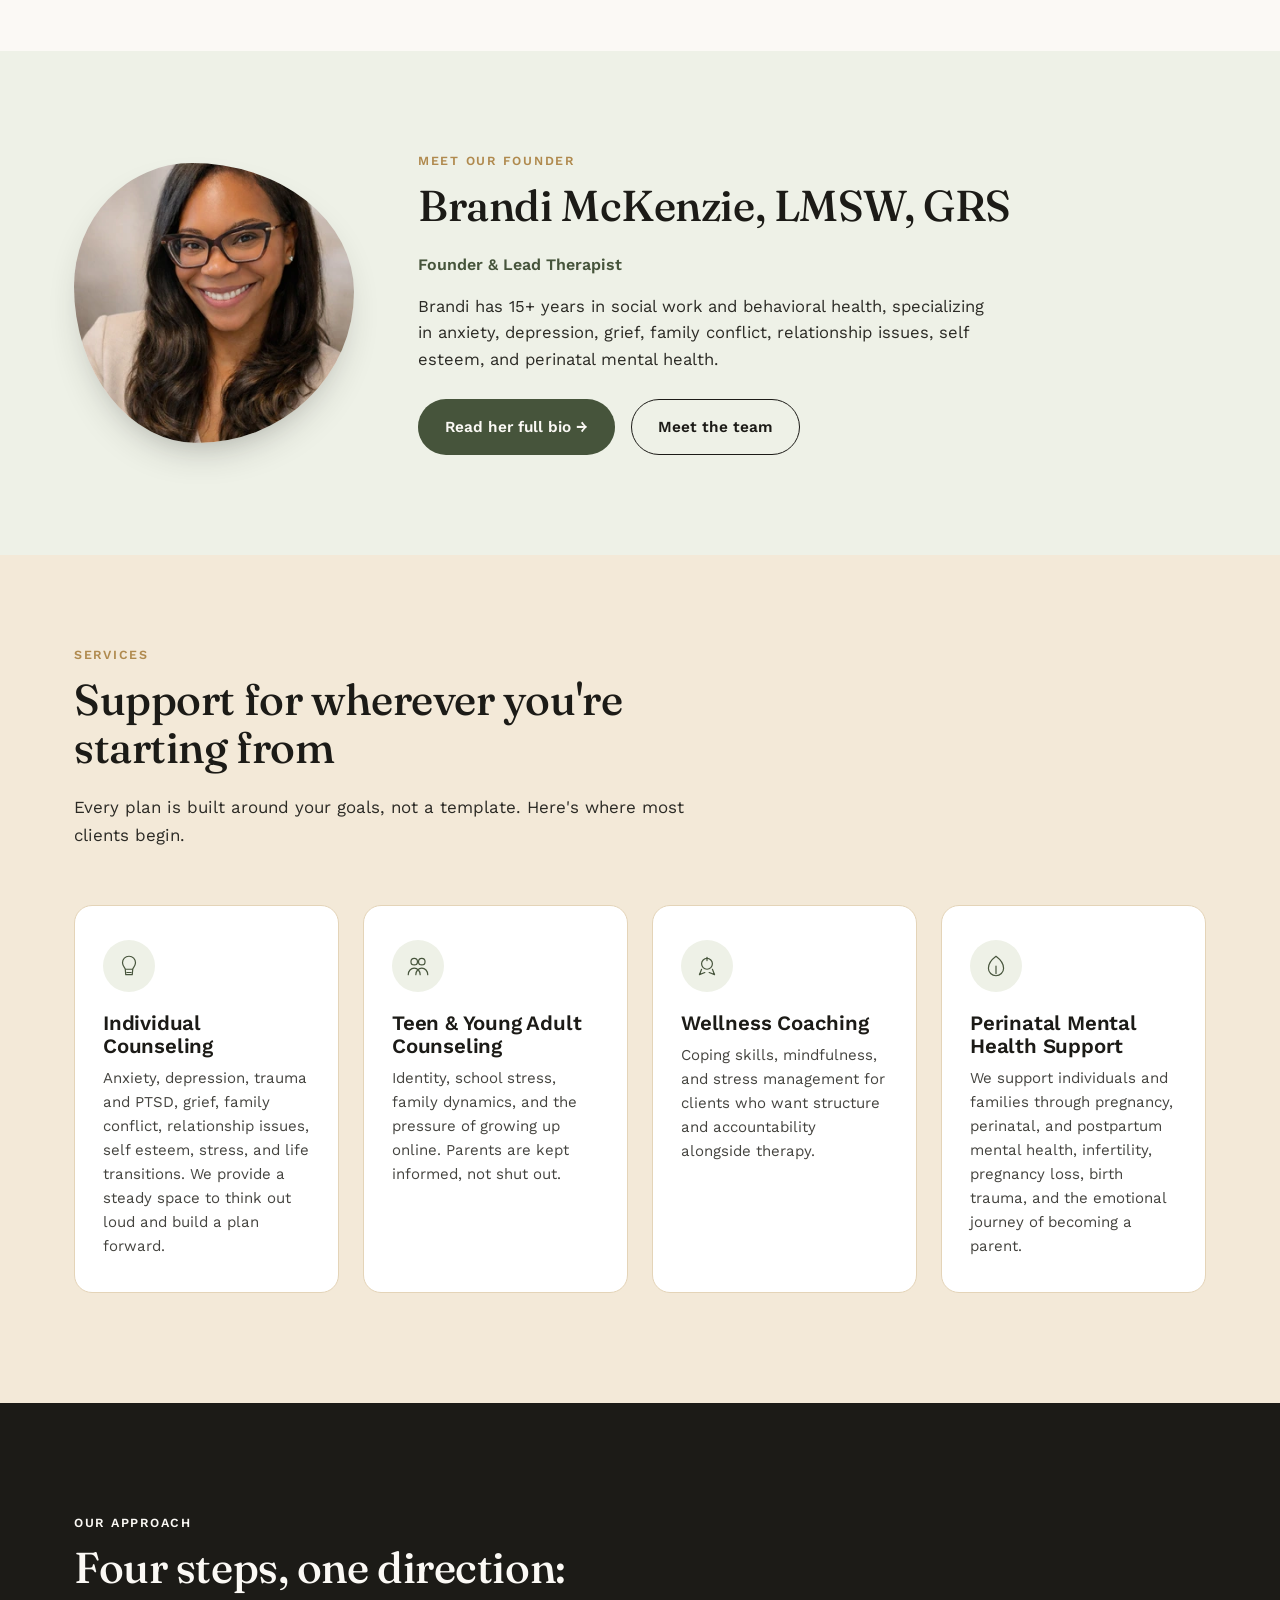
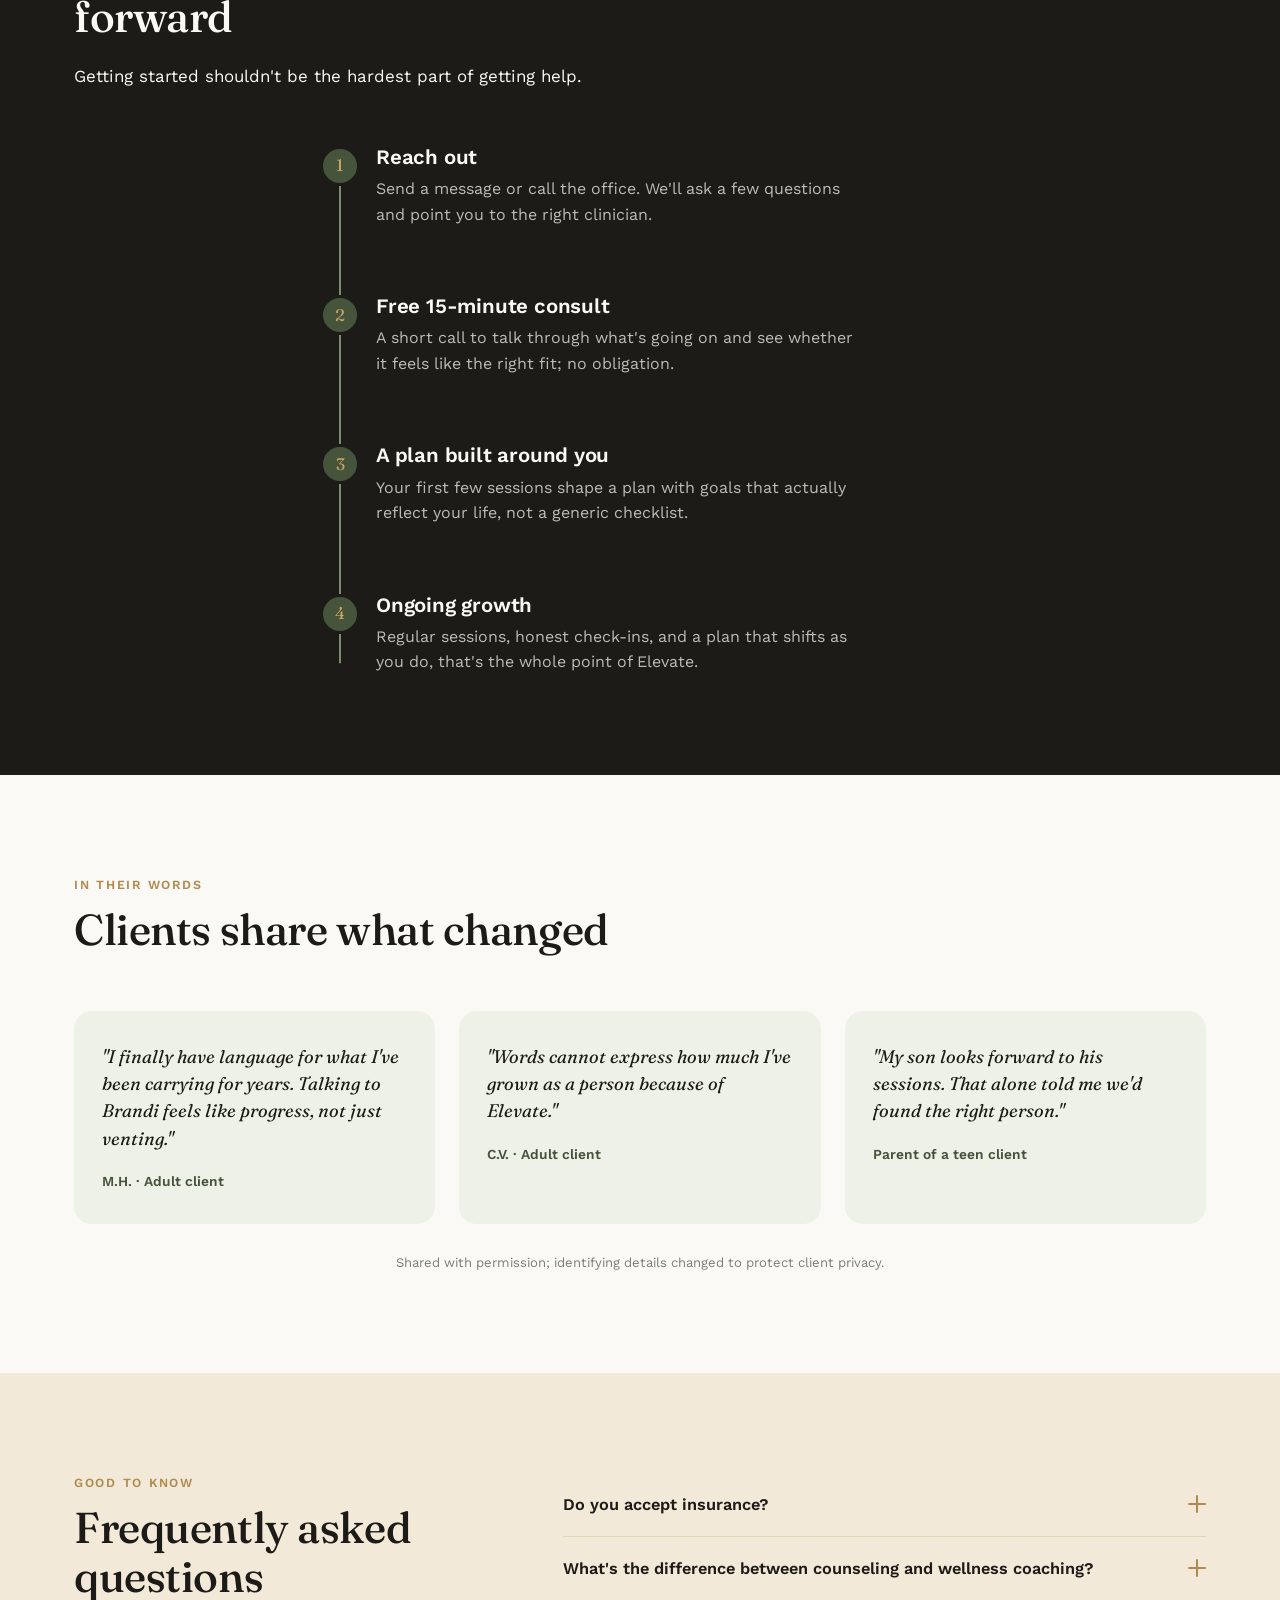
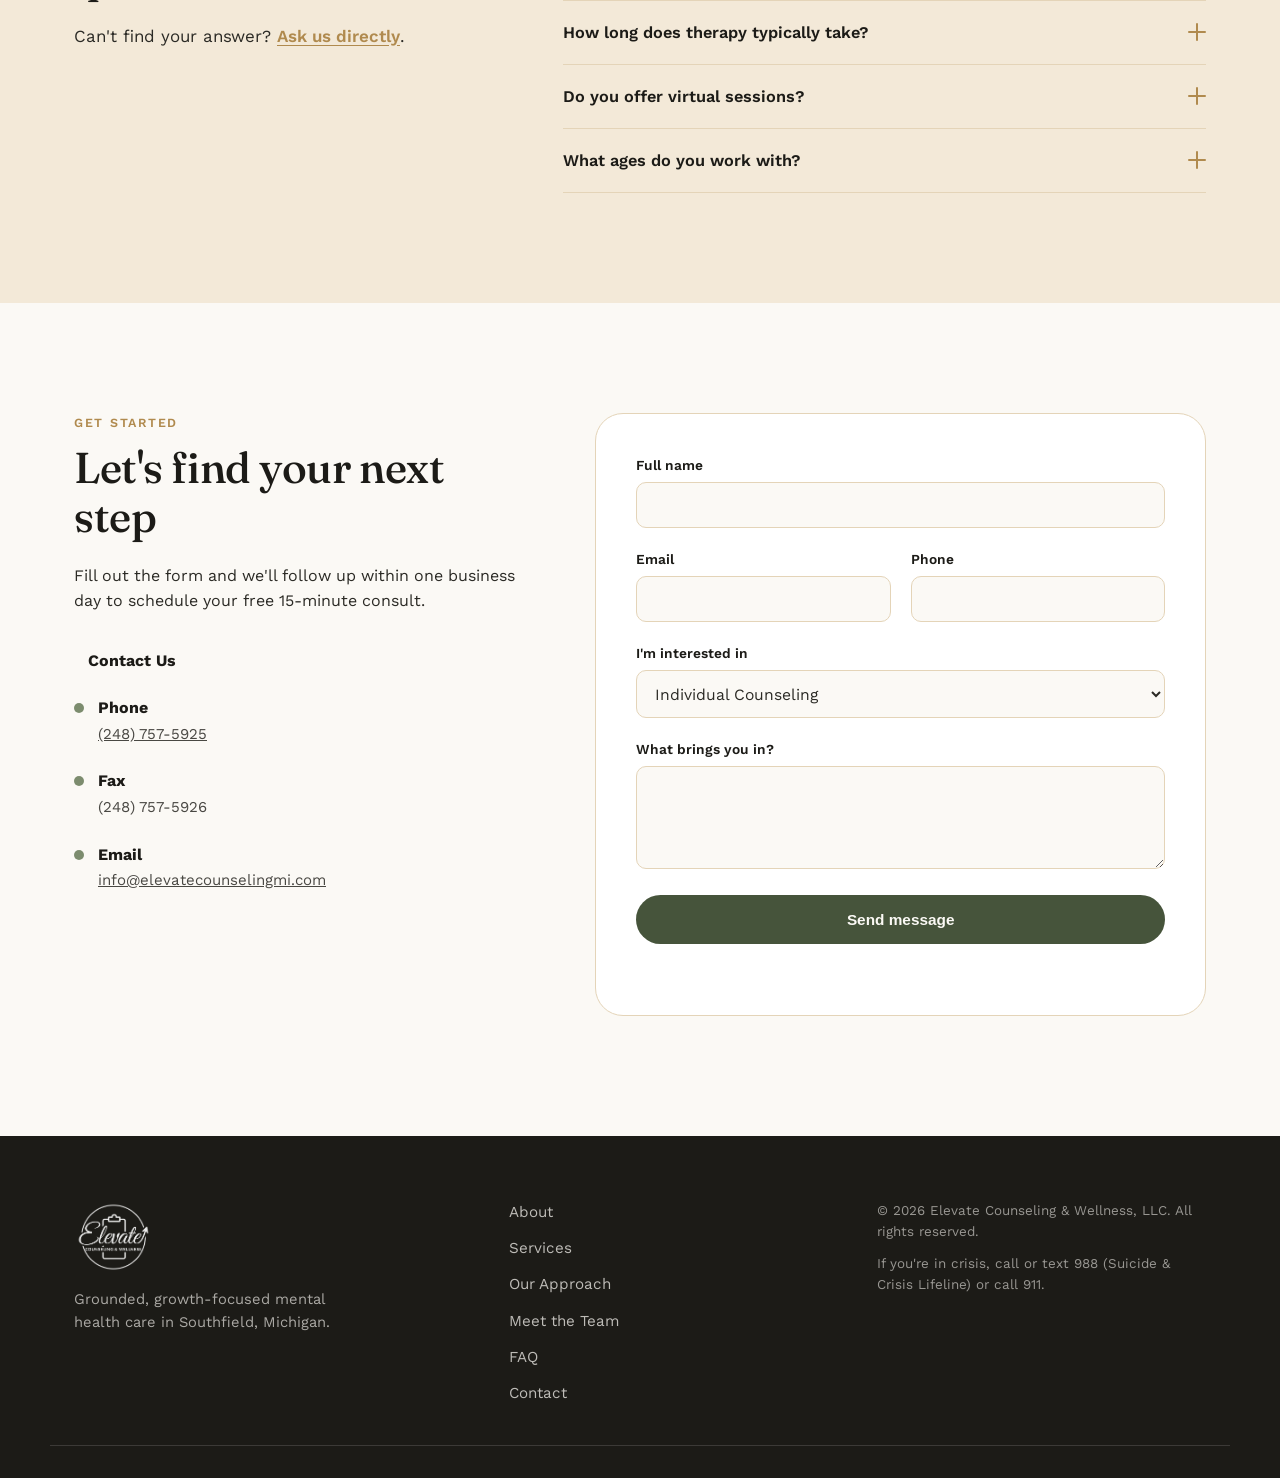
==== commit 57090d8a: "Update index.html" ====
--- a/index.html
+++ b/index.html
@@ -4,7 +4,7 @@
 <head>
   <meta charset="UTF-8">
   <meta name="viewport" content="width=device-width, initial-scale=1.0">
-  <title>Brandi McKenzie, LMSW | Elevate Counseling & Wellness | Southfield, MI</title>
+  <title>Elevate Counseling & Wellness | Southfield, MI | Brandi McKenzie, LMSW</title>
   <meta name="description"
     content="Brandi McKenzie, LMSW, founder of Elevate Counseling & Wellness, provides therapy in Southfield, MI for anxiety, depression, trauma, grief, and perinatal mental health. Schedule your free consultation today.">
   <meta name="robots" content="index, follow">
@@ -368,7 +368,7 @@
               </svg>
             </div>
             <h3>Wellness Coaching</h3>
-            <p>Wellness coaching, coping skills, mindfulness, and stress management for clients who want structure and
+            <p>Coping skills, mindfulness, and stress management for clients who want structure and
               accountability alongside therapy.</p>
           </article>
 
